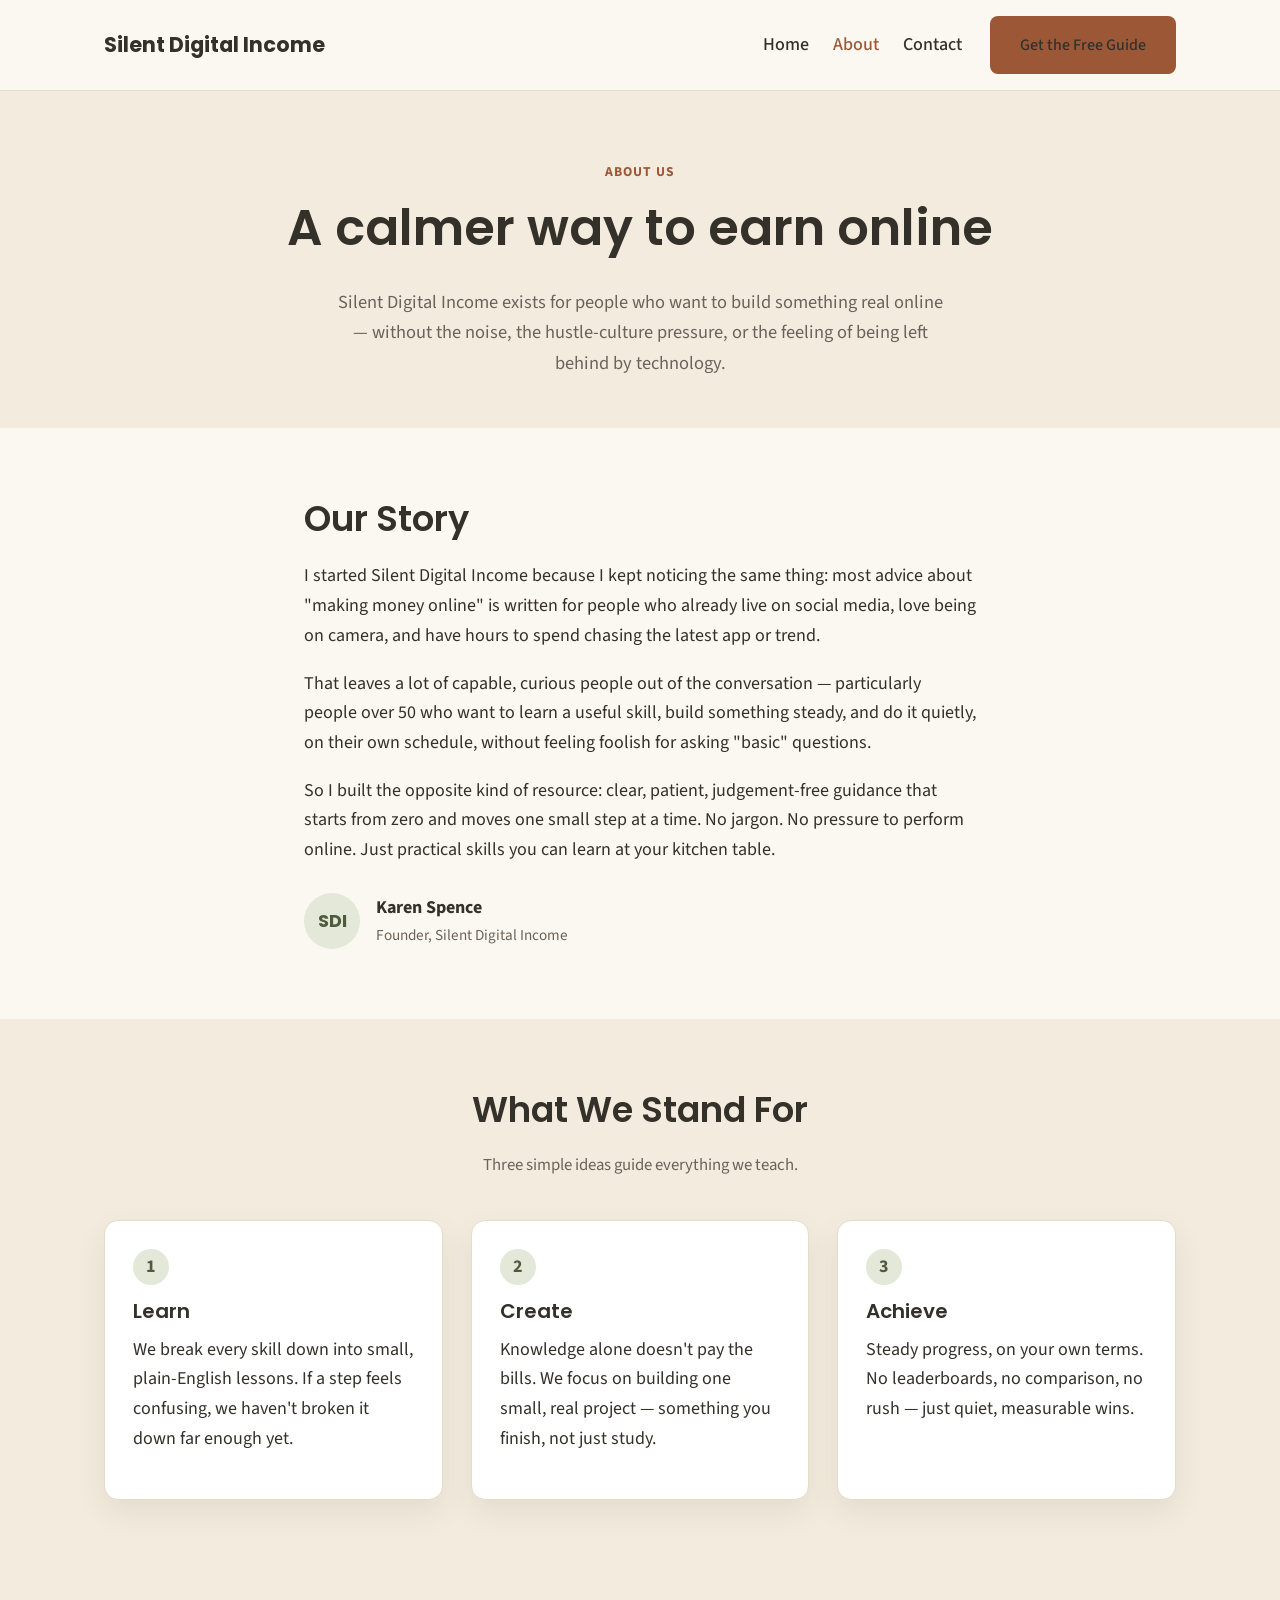
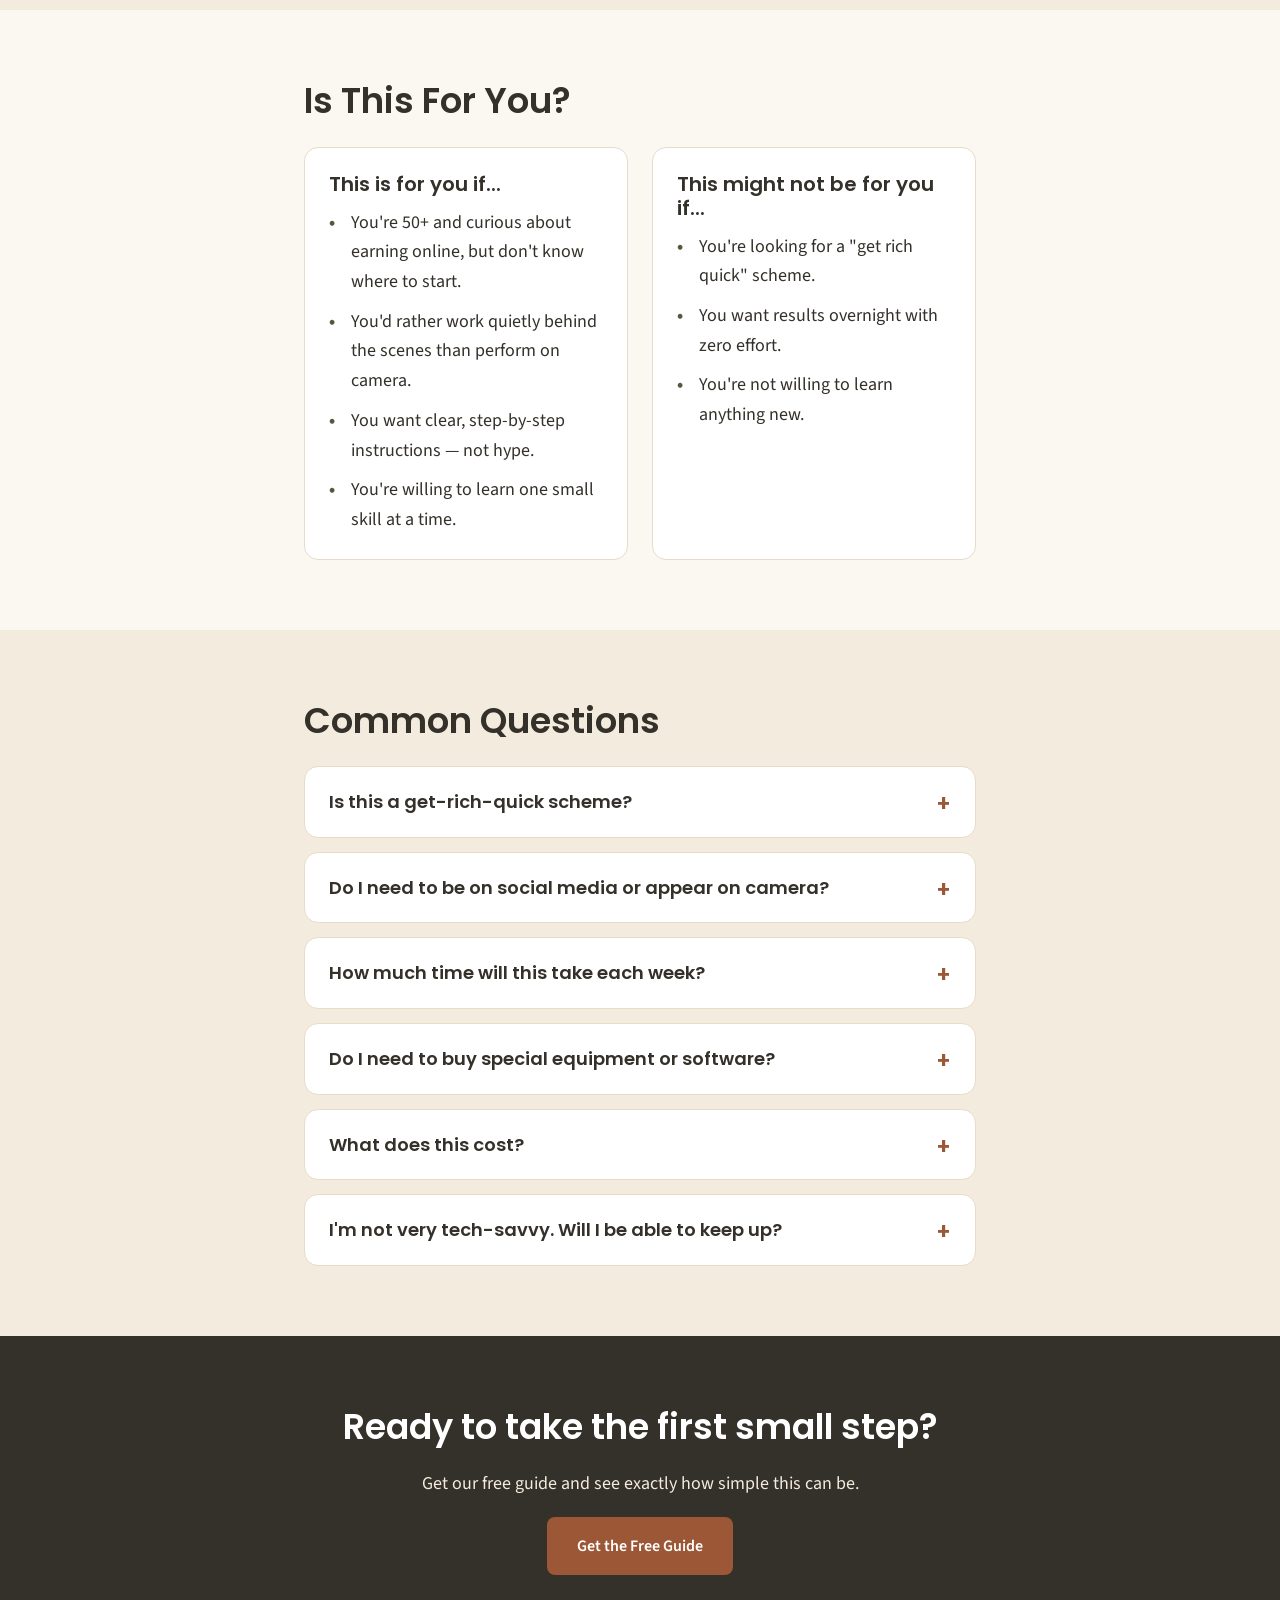
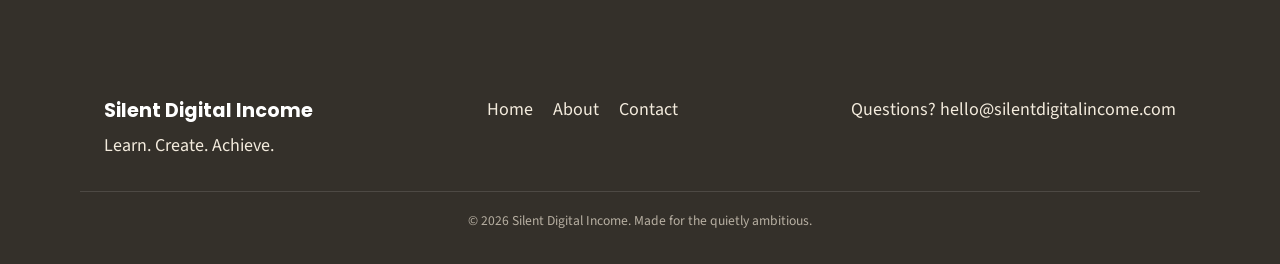
==== about.html @ fb2fe7d7 "Add founder name to About page Avatar stays as SDI initials for now; email placeholder is left uncha" ====
<!DOCTYPE html>
<html lang="en">
<head>
  <meta charset="UTF-8">
  <meta name="viewport" content="width=device-width, initial-scale=1.0">
  <title>About | Silent Digital Income</title>
  <meta name="description" content="Silent Digital Income helps beginners 50+ learn simple, realistic ways to earn online — without overwhelm, hype, or pressure to perform on social media.">
  <meta name="theme-color" content="#FBF7F1">
  <link rel="icon" type="image/svg+xml" href="assets/favicon.svg">
  <link rel="preconnect" href="https://fonts.googleapis.com">
  <link rel="preconnect" href="https://fonts.gstatic.com" crossorigin>
  <link href="https://fonts.googleapis.com/css2?family=Poppins:wght@600;700&family=Source+Sans+3:wght@400;600;700&display=swap" rel="stylesheet">
  <link rel="stylesheet" href="css/styles.css">
</head>
<body>
  <a class="skip-link" href="#main">Skip to main content</a>

  <header class="site-header">
    <div class="container header-inner">
      <a href="index.html" class="logo">Silent Digital Income</a>
      <button class="nav-toggle" id="navToggle" aria-expanded="false" aria-controls="primaryNav">
        <span class="sr-only">Menu</span>
        <span class="nav-toggle-bar"></span>
        <span class="nav-toggle-bar"></span>
        <span class="nav-toggle-bar"></span>
      </button>
      <nav class="primary-nav" id="primaryNav">
        <ul>
          <li><a href="index.html">Home</a></li>
          <li><a href="about.html" aria-current="page">About</a></li>
          <li><a href="contact.html">Contact</a></li>
        </ul>
        <a class="btn btn-primary nav-cta" href="index.html#signup">Get the Free Guide</a>
      </nav>
    </div>
  </header>

  <main id="main">
    <section class="page-hero">
      <div class="container">
        <p class="eyebrow">About Us</p>
        <h1>A calmer way to earn online</h1>
        <p class="hero-subtitle">Silent Digital Income exists for people who want to build something real online — without the noise, the hustle-culture pressure, or the feeling of being left behind by technology.</p>
      </div>
    </section>

    <section class="section">
      <div class="container narrow">
        <h2>Our Story</h2>
        <p>I started Silent Digital Income because I kept noticing the same thing: most advice about "making money online" is written for people who already live on social media, love being on camera, and have hours to spend chasing the latest app or trend.</p>
        <p>That leaves a lot of capable, curious people out of the conversation — particularly people over 50 who want to learn a useful skill, build something steady, and do it quietly, on their own schedule, without feeling foolish for asking "basic" questions.</p>
        <p>So I built the opposite kind of resource: clear, patient, judgement-free guidance that starts from zero and moves one small step at a time. No jargon. No pressure to perform online. Just practical skills you can learn at your kitchen table.</p>
        <!-- TODO: replace SDI initials avatar with a real photo -->
        <div class="founder-signature">
          <div class="founder-avatar" aria-hidden="true">SDI</div>
          <div>
            <p class="founder-name">Karen Spence</p>
            <p class="founder-role">Founder, Silent Digital Income</p>
          </div>
        </div>
      </div>
    </section>

    <section class="section bg-soft text-center">
      <div class="container">
        <h2>What We Stand For</h2>
        <p class="section-intro">Three simple ideas guide everything we teach.</p>
        <div class="pillars">
          <div class="pillar">
            <span class="pillar-number">1</span>
            <h3>Learn</h3>
            <p>We break every skill down into small, plain-English lessons. If a step feels confusing, we haven't broken it down far enough yet.</p>
          </div>
          <div class="pillar">
            <span class="pillar-number">2</span>
            <h3>Create</h3>
            <p>Knowledge alone doesn't pay the bills. We focus on building one small, real project — something you finish, not just study.</p>
          </div>
          <div class="pillar">
            <span class="pillar-number">3</span>
            <h3>Achieve</h3>
            <p>Steady progress, on your own terms. No leaderboards, no comparison, no rush — just quiet, measurable wins.</p>
          </div>
        </div>
      </div>
    </section>

    <section class="section">
      <div class="container narrow">
        <h2>Is This For You?</h2>
        <div class="fit-grid">
          <div class="fit-card">
            <h3>This is for you if...</h3>
            <ul>
              <li>You're 50+ and curious about earning online, but don't know where to start.</li>
              <li>You'd rather work quietly behind the scenes than perform on camera.</li>
              <li>You want clear, step-by-step instructions — not hype.</li>
              <li>You're willing to learn one small skill at a time.</li>
            </ul>
          </div>
          <div class="fit-card">
            <h3>This might not be for you if...</h3>
            <ul>
              <li>You're looking for a "get rich quick" scheme.</li>
              <li>You want results overnight with zero effort.</li>
              <li>You're not willing to learn anything new.</li>
            </ul>
          </div>
        </div>
      </div>
    </section>

    <section class="section bg-soft">
      <div class="container narrow">
        <h2>Common Questions</h2>
        <div class="faq-list">
          <details class="faq-item">
            <summary>Is this a get-rich-quick scheme?</summary>
            <p>No. There's no recruiting, no "buy in," and no guaranteed income claims — because nobody can honestly promise those. We teach realistic skills that take time and effort, the same as any new skill worth having.</p>
          </details>
          <details class="faq-item">
            <summary>Do I need to be on social media or appear on camera?</summary>
            <p>No. Every idea we teach can be done without a public profile, a following, or showing your face. Plenty of online income doesn't require any of that.</p>
          </details>
          <details class="faq-item">
            <summary>How much time will this take each week?</summary>
            <p>As much or as little as you have. We focus on small steps you can fit around your life, not a rigid schedule you have to keep up with.</p>
          </details>
          <details class="faq-item">
            <summary>Do I need to buy special equipment or software?</summary>
            <p>No. Everything we teach starts with what you likely already have: a computer or tablet and an internet connection.</p>
          </details>
          <details class="faq-item">
            <summary>What does this cost?</summary>
            <p>The starter guide is completely free. If we ever offer something paid down the road, we'll always say so clearly, upfront — never a surprise charge.</p>
          </details>
          <details class="faq-item">
            <summary>I'm not very tech-savvy. Will I be able to keep up?</summary>
            <p>Yes. Everything is explained in plain English, one small step at a time, with no assumed experience. If a step feels confusing, that's on us to fix, not on you.</p>
          </details>
        </div>
      </div>
    </section>

    <section class="section cta-banner">
      <div class="container">
        <h2>Ready to take the first small step?</h2>
        <p>Get our free guide and see exactly how simple this can be.</p>
        <a href="index.html#signup" class="btn btn-primary">Get the Free Guide</a>
      </div>
    </section>
  </main>

  <footer class="site-footer">
    <div class="container footer-inner">
      <div class="footer-brand">
        <p class="footer-logo">Silent Digital Income</p>
        <p class="footer-tagline">Learn. Create. Achieve.</p>
      </div>
      <nav class="footer-nav" aria-label="Footer">
        <a href="index.html">Home</a>
        <a href="about.html">About</a>
        <a href="contact.html">Contact</a>
      </nav>
      <div class="footer-contact">
        <p>Questions? <a href="mailto:hello@silentdigitalincome.com">hello@silentdigitalincome.com</a></p>
      </div>
    </div>
    <div class="container footer-bottom">
      <p>&copy; <span id="year"></span> Silent Digital Income. Made for the quietly ambitious.</p>
    </div>
  </footer>

  <script src="js/main.js"></script>
</body>
</html>
---- css/styles.css ----
:root {
  --color-bg: #FBF7F1;
  --color-bg-soft: #F3EBDD;
  --color-surface: #FFFFFF;
  --color-ink: #34302A;
  --color-ink-soft: #6B6358;
  --color-primary: #9C5836;
  --color-primary-dark: #7C4528;
  --color-secondary: #71815A;
  --color-secondary-soft: #E4E8D9;
  --color-secondary-dark: #4F5B3D;
  --color-border: #E6DCC8;
  --font-heading: 'Poppins', 'Segoe UI', system-ui, sans-serif;
  --font-body: 'Source Sans 3', 'Segoe UI', system-ui, sans-serif;
  --radius-sm: 8px;
  --radius-md: 14px;
  --shadow-soft: 0 12px 30px rgba(52, 48, 42, 0.08);
  --max-width: 1120px;
}

* { box-sizing: border-box; }

html { scroll-behavior: smooth; }

body {
  margin: 0;
  font-family: var(--font-body);
  background: var(--color-bg);
  color: var(--color-ink);
  font-size: 18px;
  line-height: 1.65;
  -webkit-font-smoothing: antialiased;
}

img { max-width: 100%; display: block; }

a { color: var(--color-primary); text-decoration: none; }
a:hover { text-decoration: underline; }

h1, h2, h3 {
  font-family: var(--font-heading);
  color: var(--color-ink);
  line-height: 1.2;
  margin: 0 0 0.6em;
  font-weight: 600;
}
h1 { font-size: clamp(2.1rem, 5vw, 3.1rem); }
h2 { font-size: clamp(1.6rem, 3.4vw, 2.2rem); }
h3 { font-size: 1.25rem; }
p { margin: 0 0 1em; }
ul { margin: 0; padding: 0; }

.container {
  width: 100%;
  max-width: var(--max-width);
  margin: 0 auto;
  padding: 0 24px;
}

.sr-only {
  position: absolute;
  width: 1px;
  height: 1px;
  padding: 0;
  margin: -1px;
  overflow: hidden;
  clip: rect(0, 0, 0, 0);
  white-space: nowrap;
  border: 0;
}

.skip-link {
  position: absolute;
  left: -999px;
  top: 0;
  background: var(--color-ink);
  color: #fff;
  padding: 10px 16px;
  border-radius: 0 0 8px 0;
  z-index: 1000;
}
.skip-link:focus { left: 0; }

:focus-visible {
  outline: 3px solid var(--color-primary-dark);
  outline-offset: 2px;
}

button { font-family: inherit; }

/* Buttons */
.btn {
  display: inline-block;
  padding: 14px 28px;
  border-radius: var(--radius-sm);
  font-weight: 600;
  font-size: 1rem;
  cursor: pointer;
  border: 2px solid transparent;
  transition: transform .15s ease, background-color .15s ease, color .15s ease;
  text-decoration: none;
}
.btn:hover { text-decoration: none; transform: translateY(-1px); }
.btn-primary { background: var(--color-primary); color: #fff; }
.btn-primary:hover { background: var(--color-primary-dark); }
.btn-secondary { background: transparent; border-color: var(--color-ink); color: var(--color-ink); }
.btn-secondary:hover { background: var(--color-ink); color: #fff; }
.btn-block { width: 100%; text-align: center; }

/* Header / Nav */
.site-header {
  position: sticky;
  top: 0;
  background: rgba(251, 247, 241, 0.92);
  backdrop-filter: blur(6px);
  border-bottom: 1px solid var(--color-border);
  z-index: 500;
}
.header-inner {
  display: flex;
  align-items: center;
  justify-content: space-between;
  padding: 16px 24px;
  gap: 16px;
  position: relative;
}
.logo {
  font-family: var(--font-heading);
  font-weight: 700;
  font-size: 1.3rem;
  color: var(--color-ink);
}
.logo:hover { text-decoration: none; }
.primary-nav { display: flex; align-items: center; gap: 28px; }
.primary-nav ul { display: flex; gap: 24px; list-style: none; }
.primary-nav a { color: var(--color-ink); font-weight: 500; }
.primary-nav a[aria-current="page"] { color: var(--color-primary); }
.nav-cta { white-space: nowrap; }
.nav-toggle {
  display: none;
  flex-direction: column;
  justify-content: center;
  gap: 5px;
  width: 40px;
  height: 36px;
  background: none;
  border: none;
  cursor: pointer;
  padding: 6px;
}
.nav-toggle-bar { display: block; height: 3px; width: 100%; background: var(--color-ink); border-radius: 2px; }

@media (max-width: 860px) {
  .nav-toggle { display: flex; }
  .primary-nav {
    display: none;
    position: absolute;
    top: 100%;
    left: 0;
    right: 0;
    background: var(--color-surface);
    flex-direction: column;
    align-items: stretch;
    gap: 0;
    padding: 12px 24px 24px;
    border-bottom: 1px solid var(--color-border);
    box-shadow: var(--shadow-soft);
  }
  .primary-nav.is-open { display: flex; }
  .primary-nav ul { flex-direction: column; gap: 0; }
  .primary-nav li { border-top: 1px solid var(--color-border); }
  .primary-nav li:first-child { border-top: none; }
  .primary-nav a { display: block; padding: 14px 4px; }
  .nav-cta { margin-top: 12px; text-align: center; }
}

/* Hero */
.hero {
  padding: 80px 0 70px;
  text-align: center;
  background: linear-gradient(180deg, var(--color-bg) 0%, var(--color-bg-soft) 100%);
}
.hero-inner { max-width: 760px; margin: 0 auto; }
.eyebrow {
  text-transform: uppercase;
  letter-spacing: .08em;
  font-size: .85rem;
  font-weight: 700;
  color: var(--color-primary);
  margin-bottom: 14px;
}
.hero-subtitle {
  font-size: 1.15rem;
  color: var(--color-ink-soft);
  max-width: 620px;
  margin: 0 auto 28px;
}
.hero-actions { display: flex; justify-content: center; gap: 16px; flex-wrap: wrap; margin-bottom: 34px; }
.hero-trust {
  display: flex;
  justify-content: center;
  gap: 28px;
  flex-wrap: wrap;
  list-style: none;
  color: var(--color-ink-soft);
  font-size: .95rem;
}
.hero-trust li { display: flex; align-items: center; gap: 8px; }
.hero-trust li::before { content: "\2713"; color: var(--color-secondary-dark); font-weight: 700; }

/* Page hero (About / Contact) */
.page-hero { padding: 70px 0 50px; text-align: center; background: var(--color-bg-soft); }
.page-hero .hero-subtitle { margin: 0 auto; }

/* Generic sections */
.section { padding: 70px 0; }
.bg-soft { background: var(--color-bg-soft); }
.text-center { text-align: center; }
.section-intro { max-width: 680px; color: var(--color-ink-soft); font-size: 1.05rem; margin-left: auto; margin-right: auto; }
.narrow { max-width: 720px; }
.section-cta { margin-top: 10px; font-weight: 600; }

/* Pillars (Learn / Create / Achieve) */
.pillars {
  display: grid;
  grid-template-columns: repeat(3, 1fr);
  gap: 28px;
  margin: 40px 0;
  text-align: left;
}
.pillar {
  background: var(--color-surface);
  border: 1px solid var(--color-border);
  border-radius: var(--radius-md);
  padding: 28px;
  box-shadow: var(--shadow-soft);
}
.pillar-number {
  display: inline-flex;
  align-items: center;
  justify-content: center;
  width: 36px;
  height: 36px;
  border-radius: 50%;
  background: var(--color-secondary-soft);
  color: var(--color-secondary-dark);
  font-weight: 700;
  margin-bottom: 14px;
}
@media (max-width: 760px) {
  .pillars { grid-template-columns: 1fr; }
}

/* Signup section */
.signup-section { background: var(--color-bg-soft); }
.signup-inner {
  display: grid;
  grid-template-columns: 1.1fr 1fr;
  gap: 48px;
  align-items: center;
  text-align: left;
}
.signup-subhead { font-weight: 700; color: var(--color-primary); font-size: 1.05rem; margin-bottom: .6em; }
@media (max-width: 860px) {
  .signup-inner { grid-template-columns: 1fr; }
}

/* Forms */
.signup-form, .contact-form {
  background: var(--color-surface);
  border: 1px solid var(--color-border);
  border-radius: var(--radius-md);
  padding: 32px;
  box-shadow: var(--shadow-soft);
}
.form-row { margin-bottom: 18px; display: flex; flex-direction: column; gap: 6px; }
label { font-weight: 600; font-size: .95rem; }
.required { color: var(--color-primary); }
input, select, textarea {
  font: inherit;
  padding: 12px 14px;
  border: 1px solid var(--color-border);
  border-radius: var(--radius-sm);
  background: var(--color-bg);
  color: var(--color-ink);
  width: 100%;
}
input:focus, select:focus, textarea:focus {
  outline: none;
  border-color: var(--color-primary);
  box-shadow: 0 0 0 3px rgba(156, 88, 54, 0.18);
}
.form-note { font-size: .85rem; color: var(--color-ink-soft); margin-top: 14px; text-align: center; }
.form-feedback { min-height: 1.4em; font-weight: 600; color: var(--color-secondary-dark); margin-top: 10px; text-align: center; }
.form-feedback.error { color: #9C3B2E; }

/* Contact layout */
.contact-inner { display: grid; grid-template-columns: 1.3fr 1fr; gap: 48px; align-items: start; }
.contact-info { background: var(--color-bg-soft); border-radius: var(--radius-md); padding: 28px; }
.contact-info p { margin-bottom: 20px; }
@media (max-width: 860px) {
  .contact-inner { grid-template-columns: 1fr; }
}

/* Fit grid (About: who this is for) */
.fit-grid { display: grid; grid-template-columns: 1fr 1fr; gap: 24px; margin-top: 24px; }
.fit-card { background: var(--color-surface); border: 1px solid var(--color-border); border-radius: var(--radius-md); padding: 24px; }
.fit-card ul { list-style: none; display: flex; flex-direction: column; gap: 10px; }
.fit-card li { padding-left: 1.2em; position: relative; }
.fit-card li::before { content: "\2022"; color: var(--color-secondary-dark); font-weight: 700; position: absolute; left: 0; }
@media (max-width: 760px) {
  .fit-grid { grid-template-columns: 1fr; }
}

/* Idea preview card */
.idea-card {
  max-width: 720px;
  margin: 0 auto;
  background: var(--color-surface);
  border: 1px solid var(--color-border);
  border-radius: var(--radius-md);
  padding: 32px;
  box-shadow: var(--shadow-soft);
  text-align: center;
}

/* Founder signature */
.founder-signature {
  display: flex;
  align-items: center;
  gap: 16px;
  margin-top: 28px;
}
.founder-avatar {
  width: 56px;
  height: 56px;
  border-radius: 50%;
  background: var(--color-secondary-soft);
  color: var(--color-secondary-dark);
  display: flex;
  align-items: center;
  justify-content: center;
  font-family: var(--font-heading);
  font-weight: 700;
  flex-shrink: 0;
}
.founder-name { margin: 0; font-weight: 700; }
.founder-role { margin: 0; color: var(--color-ink-soft); font-size: .95rem; }

/* FAQ accordion */
.faq-list { display: flex; flex-direction: column; gap: 14px; margin-top: 24px; }
.faq-item {
  background: var(--color-surface);
  border: 1px solid var(--color-border);
  border-radius: var(--radius-md);
  padding: 4px 24px;
}
.faq-item summary {
  cursor: pointer;
  font-family: var(--font-heading);
  font-weight: 600;
  padding: 16px 28px 16px 0;
  list-style: none;
  position: relative;
}
.faq-item summary::-webkit-details-marker { display: none; }
.faq-item summary::after {
  content: "+";
  position: absolute;
  right: 0;
  top: 14px;
  font-size: 1.4rem;
  color: var(--color-primary);
}
.faq-item[open] summary::after { content: "\2212"; }
.faq-item p { margin: 0 0 18px; color: var(--color-ink-soft); }

/* CTA banner */
.cta-banner { background: var(--color-ink); color: var(--color-bg-soft); text-align: center; }
.cta-banner h2 { color: #fff; }
.cta-banner p { color: var(--color-bg-soft); }

/* Footer */
.site-footer { background: var(--color-ink); color: var(--color-bg-soft); padding-top: 50px; }
.footer-inner {
  display: flex;
  flex-wrap: wrap;
  justify-content: space-between;
  gap: 32px;
  padding-bottom: 30px;
  border-bottom: 1px solid rgba(255, 255, 255, 0.12);
}
.footer-logo { font-family: var(--font-heading); font-weight: 700; font-size: 1.2rem; color: #fff; margin-bottom: 4px; }
.footer-tagline { color: var(--color-bg-soft); margin: 0; }
.footer-nav { display: flex; gap: 20px; flex-wrap: wrap; }
.footer-nav a, .footer-contact a { color: var(--color-bg-soft); }
.footer-nav a:hover, .footer-contact a:hover { color: #fff; }
.footer-bottom { padding: 18px 24px; text-align: center; font-size: .85rem; color: #B7AFA2; }
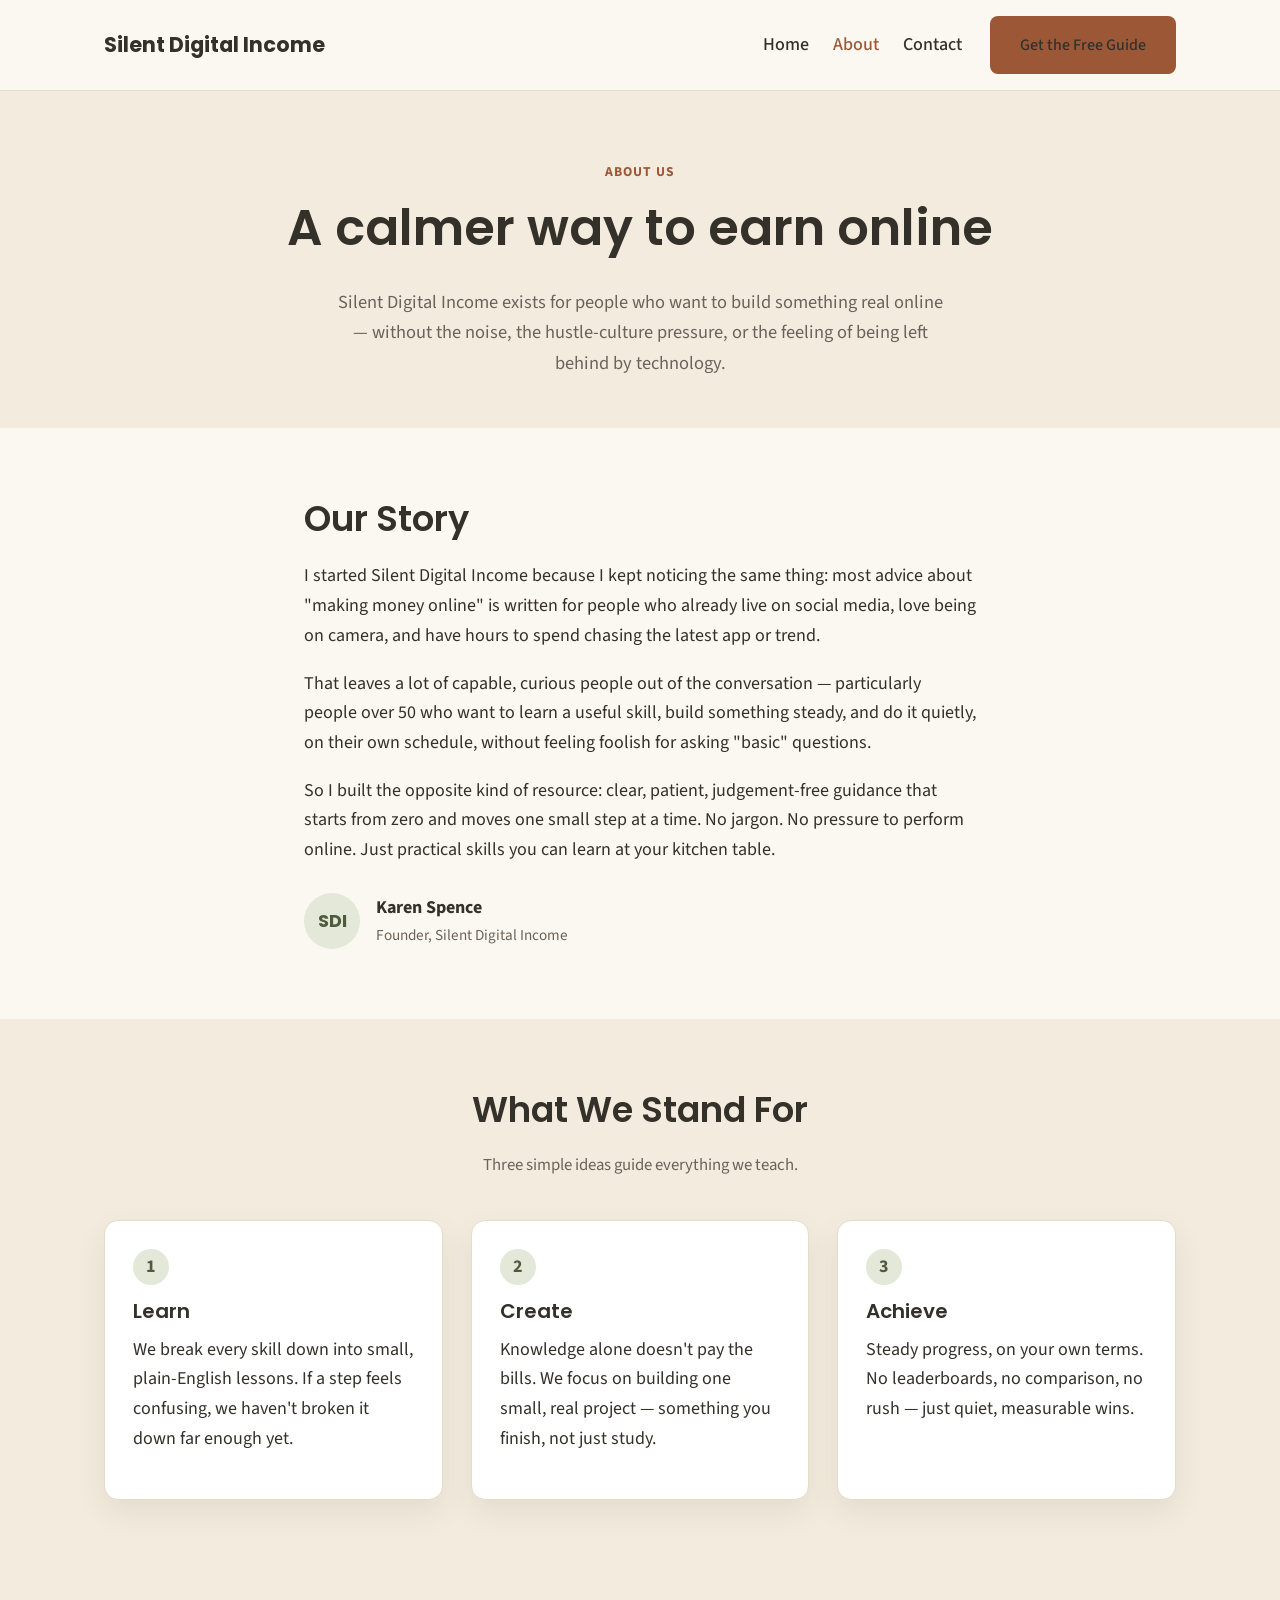
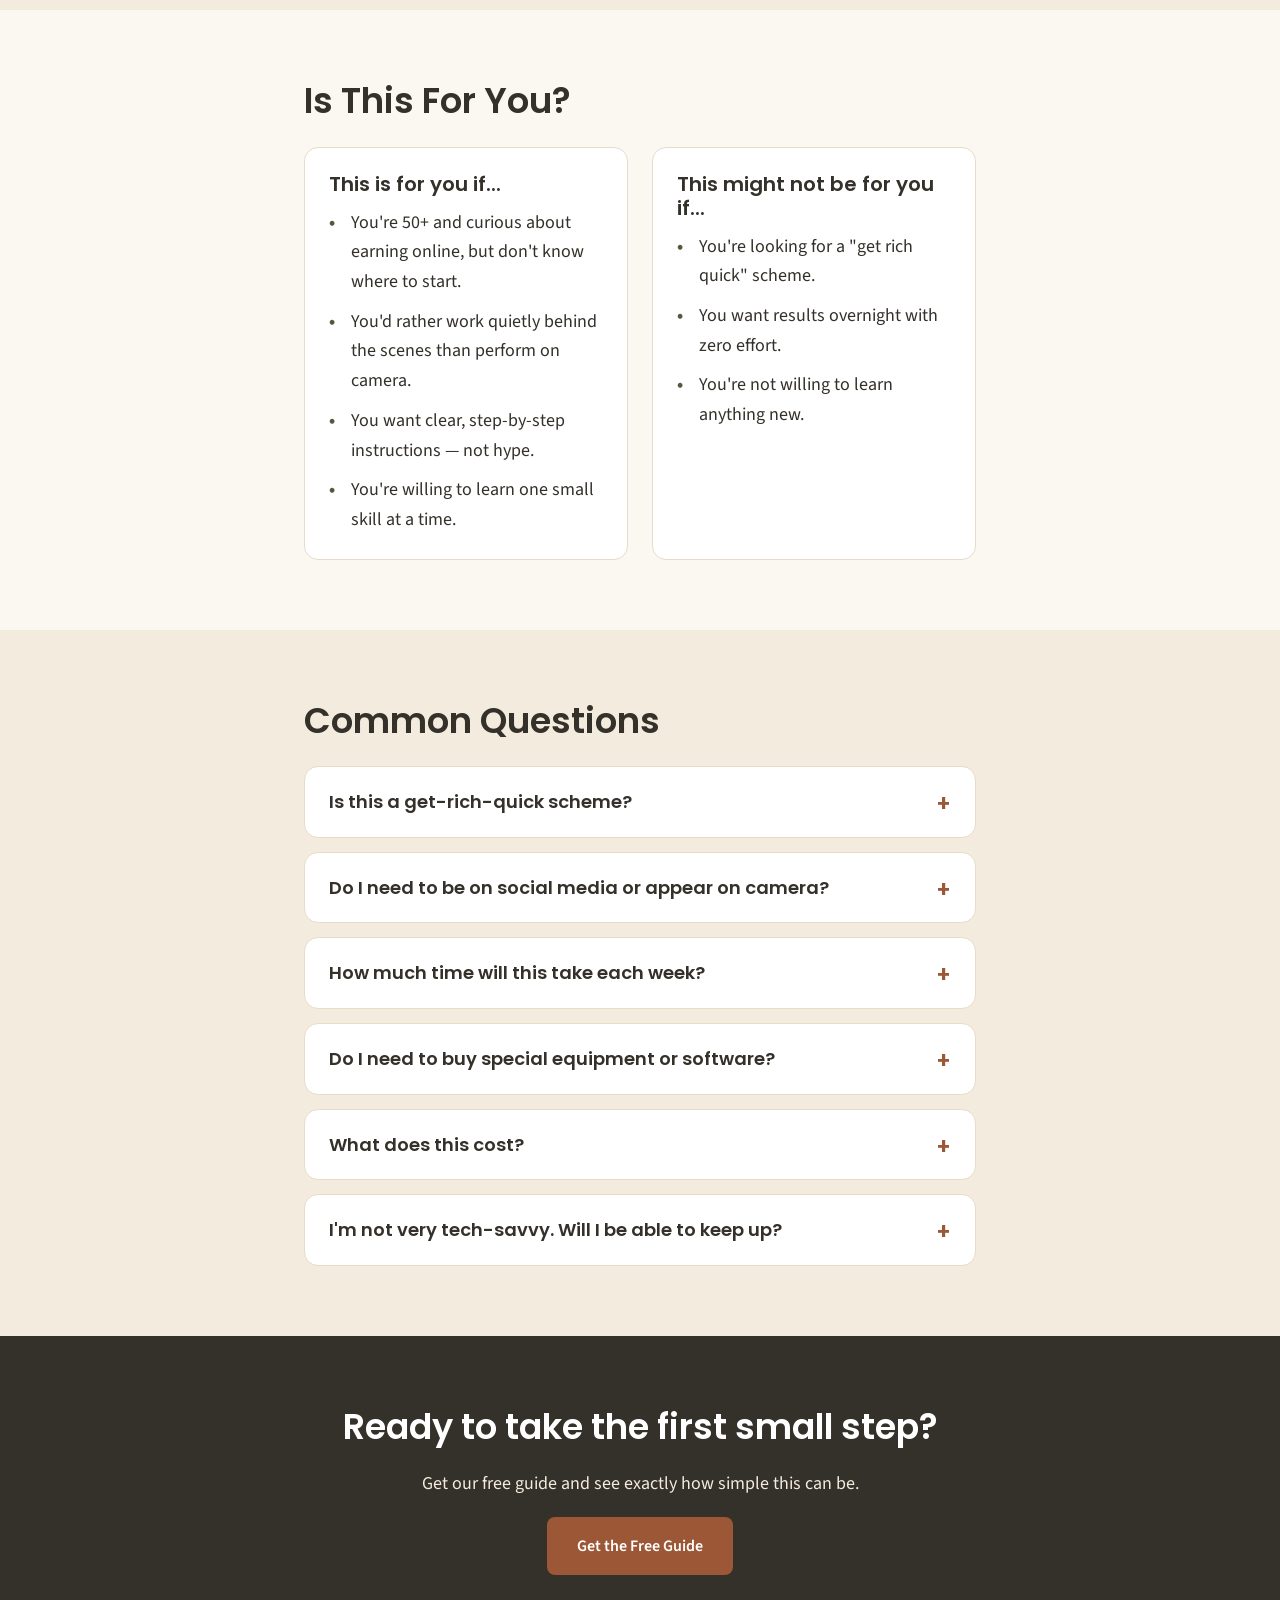
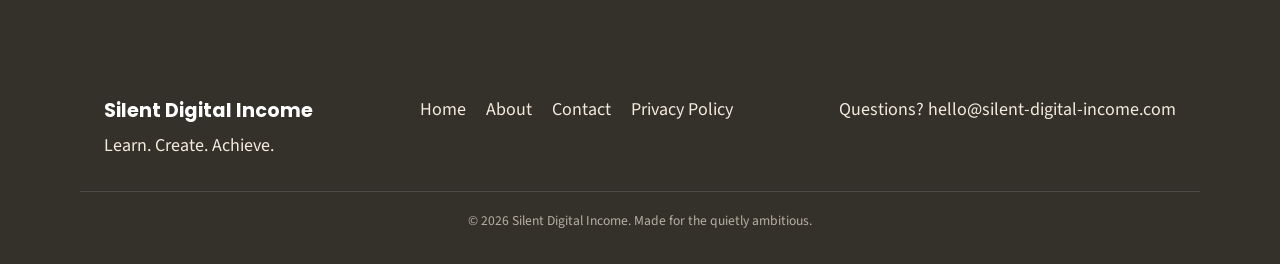
==== commit 685a70b2: "Add Privacy Policy page, correct email addresses, add footer links - Add privacy.html: full UK GDPR-" ====
--- a/about.html
+++ b/about.html
@@ -161,9 +161,10 @@
         <a href="index.html">Home</a>
         <a href="about.html">About</a>
         <a href="contact.html">Contact</a>
+        <a href="privacy.html">Privacy Policy</a>
       </nav>
       <div class="footer-contact">
-        <p>Questions? <a href="mailto:hello@silentdigitalincome.com">hello@silentdigitalincome.com</a></p>
+        <p>Questions? <a href="mailto:hello@silent-digital-income.com">hello@silent-digital-income.com</a></p>
       </div>
     </div>
     <div class="container footer-bottom">
--- a/css/styles.css
+++ b/css/styles.css
@@ -264,6 +264,8 @@
 @media (max-width: 860px) {
   .signup-inner { grid-template-columns: 1fr; }
 }
+.signup-form-embed { width: 100%; min-height: 433px; }
+.contact-form-embed { width: 100%; min-height: 669px; }
 
 /* Forms */
 .signup-form, .contact-form {
@@ -380,6 +382,16 @@
 .cta-banner h2 { color: #fff; }
 .cta-banner p { color: var(--color-bg-soft); }
 
+/* Privacy policy */
+.privacy-meta { font-size: .9rem; color: var(--color-ink-soft); margin-bottom: 32px; }
+.privacy-list { list-style: none; display: flex; flex-direction: column; gap: 10px; margin: 0 0 1em; padding: 0; }
+.privacy-list li { padding-left: 1.4em; position: relative; }
+.privacy-list li::before { content: "\2022"; color: var(--color-secondary-dark); font-weight: 700; position: absolute; left: 0; }
+.privacy-contact-block { background: var(--color-bg-soft); border-left: 4px solid var(--color-secondary); border-radius: 0 var(--radius-sm) var(--radius-sm) 0; padding: 16px 20px; margin: 16px 0; }
+.privacy-contact-block p { margin: 0; }
+.privacy-page .container.narrow h2 { margin-top: 2em; }
+.privacy-page .container.narrow h2:first-of-type { margin-top: 0; }
+
 /* Footer */
 .site-footer { background: var(--color-ink); color: var(--color-bg-soft); padding-top: 50px; }
 .footer-inner {
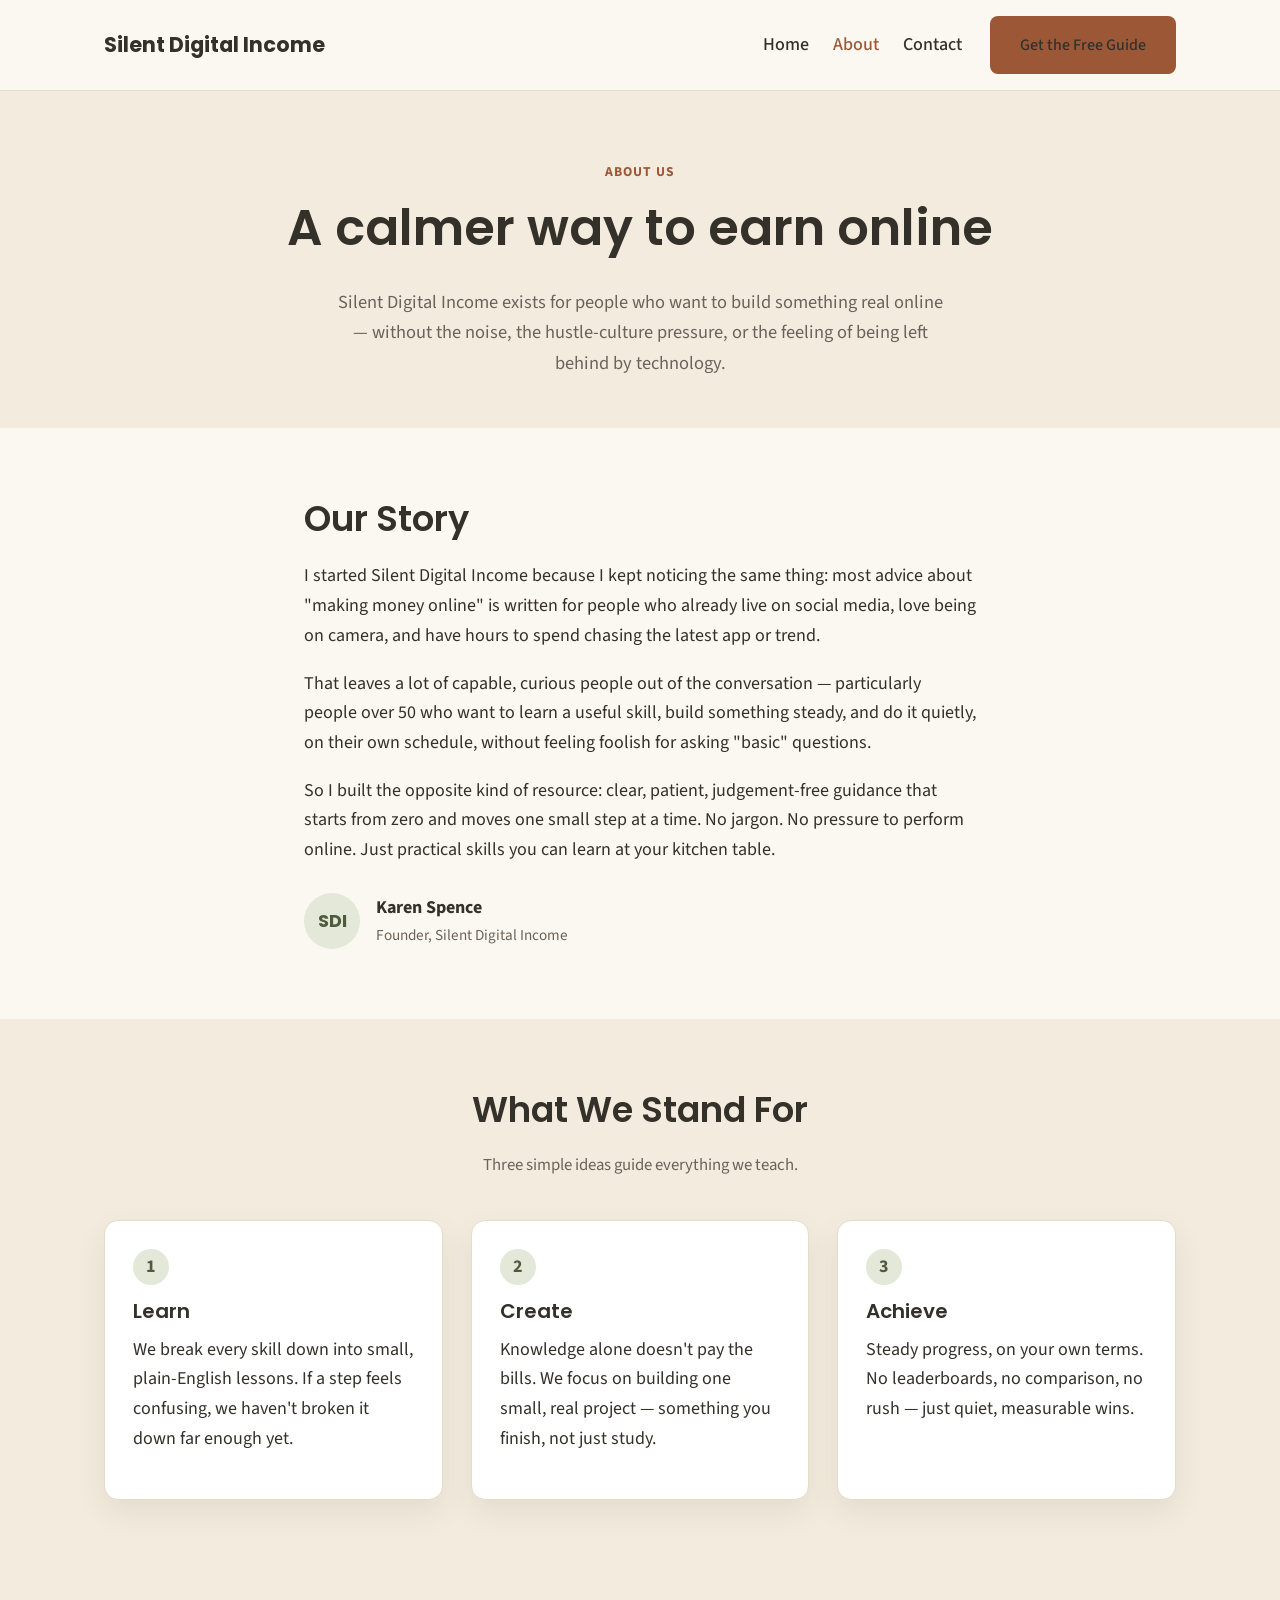
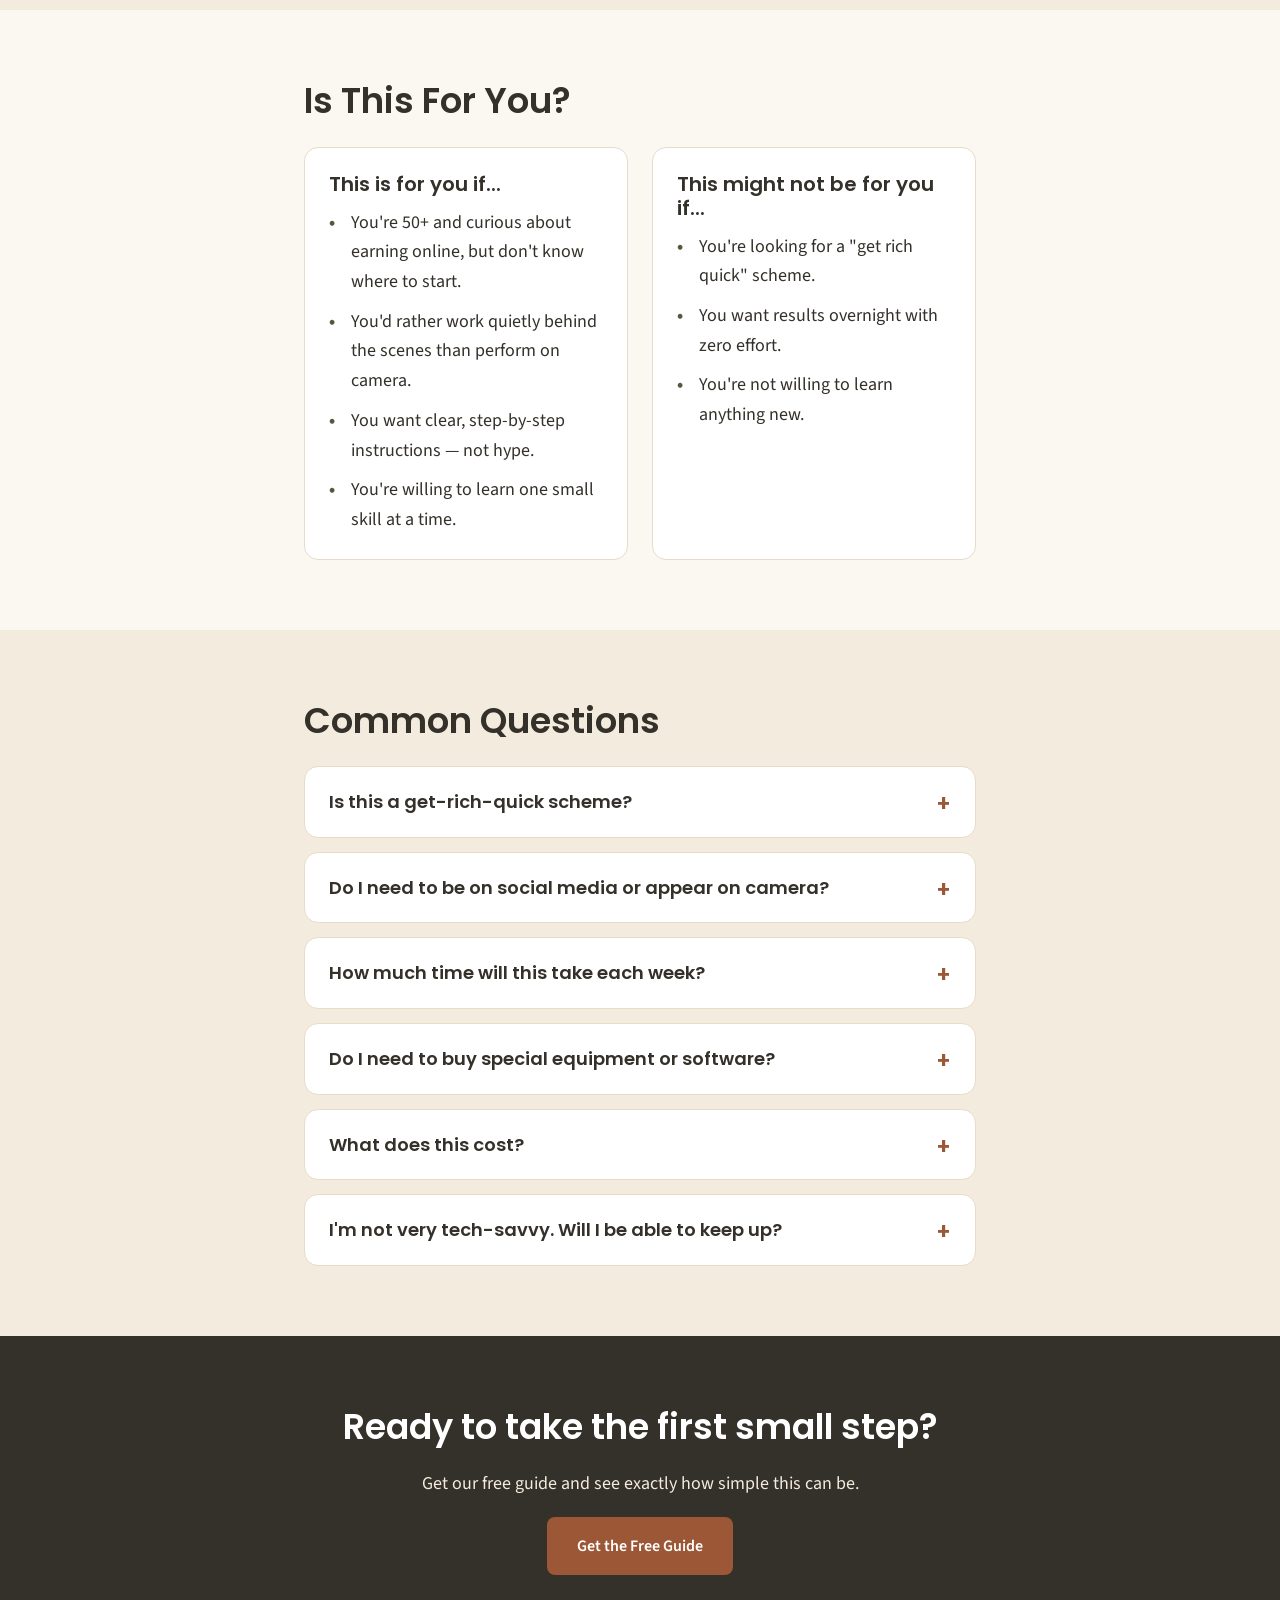
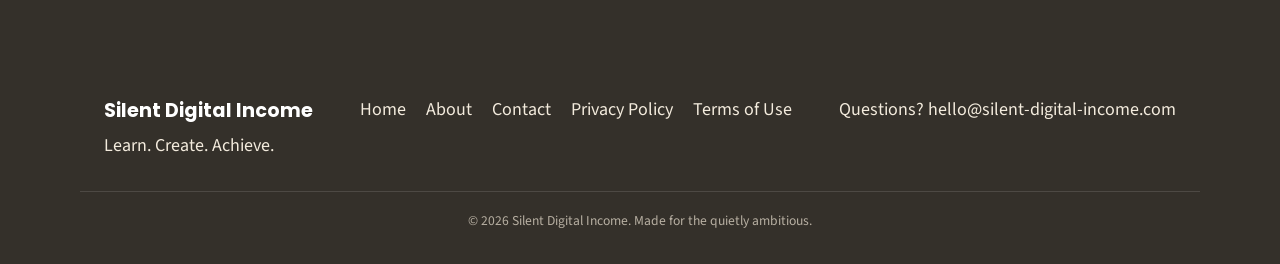
==== commit 3b1cc91f: "Add Terms of Use page and footer links to all pages - Add terms.html: plain-English Terms of Use cov" ====
--- a/about.html
+++ b/about.html
@@ -162,6 +162,7 @@
         <a href="about.html">About</a>
         <a href="contact.html">Contact</a>
         <a href="privacy.html">Privacy Policy</a>
+        <a href="terms.html">Terms of Use</a>
       </nav>
       <div class="footer-contact">
         <p>Questions? <a href="mailto:hello@silent-digital-income.com">hello@silent-digital-income.com</a></p>
--- a/css/styles.css
+++ b/css/styles.css
@@ -391,6 +391,8 @@
 .privacy-contact-block p { margin: 0; }
 .privacy-page .container.narrow h2 { margin-top: 2em; }
 .privacy-page .container.narrow h2:first-of-type { margin-top: 0; }
+.terms-page .container.narrow h2 { margin-top: 2em; }
+.terms-page .container.narrow h2:first-of-type { margin-top: 0; }
 
 /* Footer */
 .site-footer { background: var(--color-ink); color: var(--color-bg-soft); padding-top: 50px; }
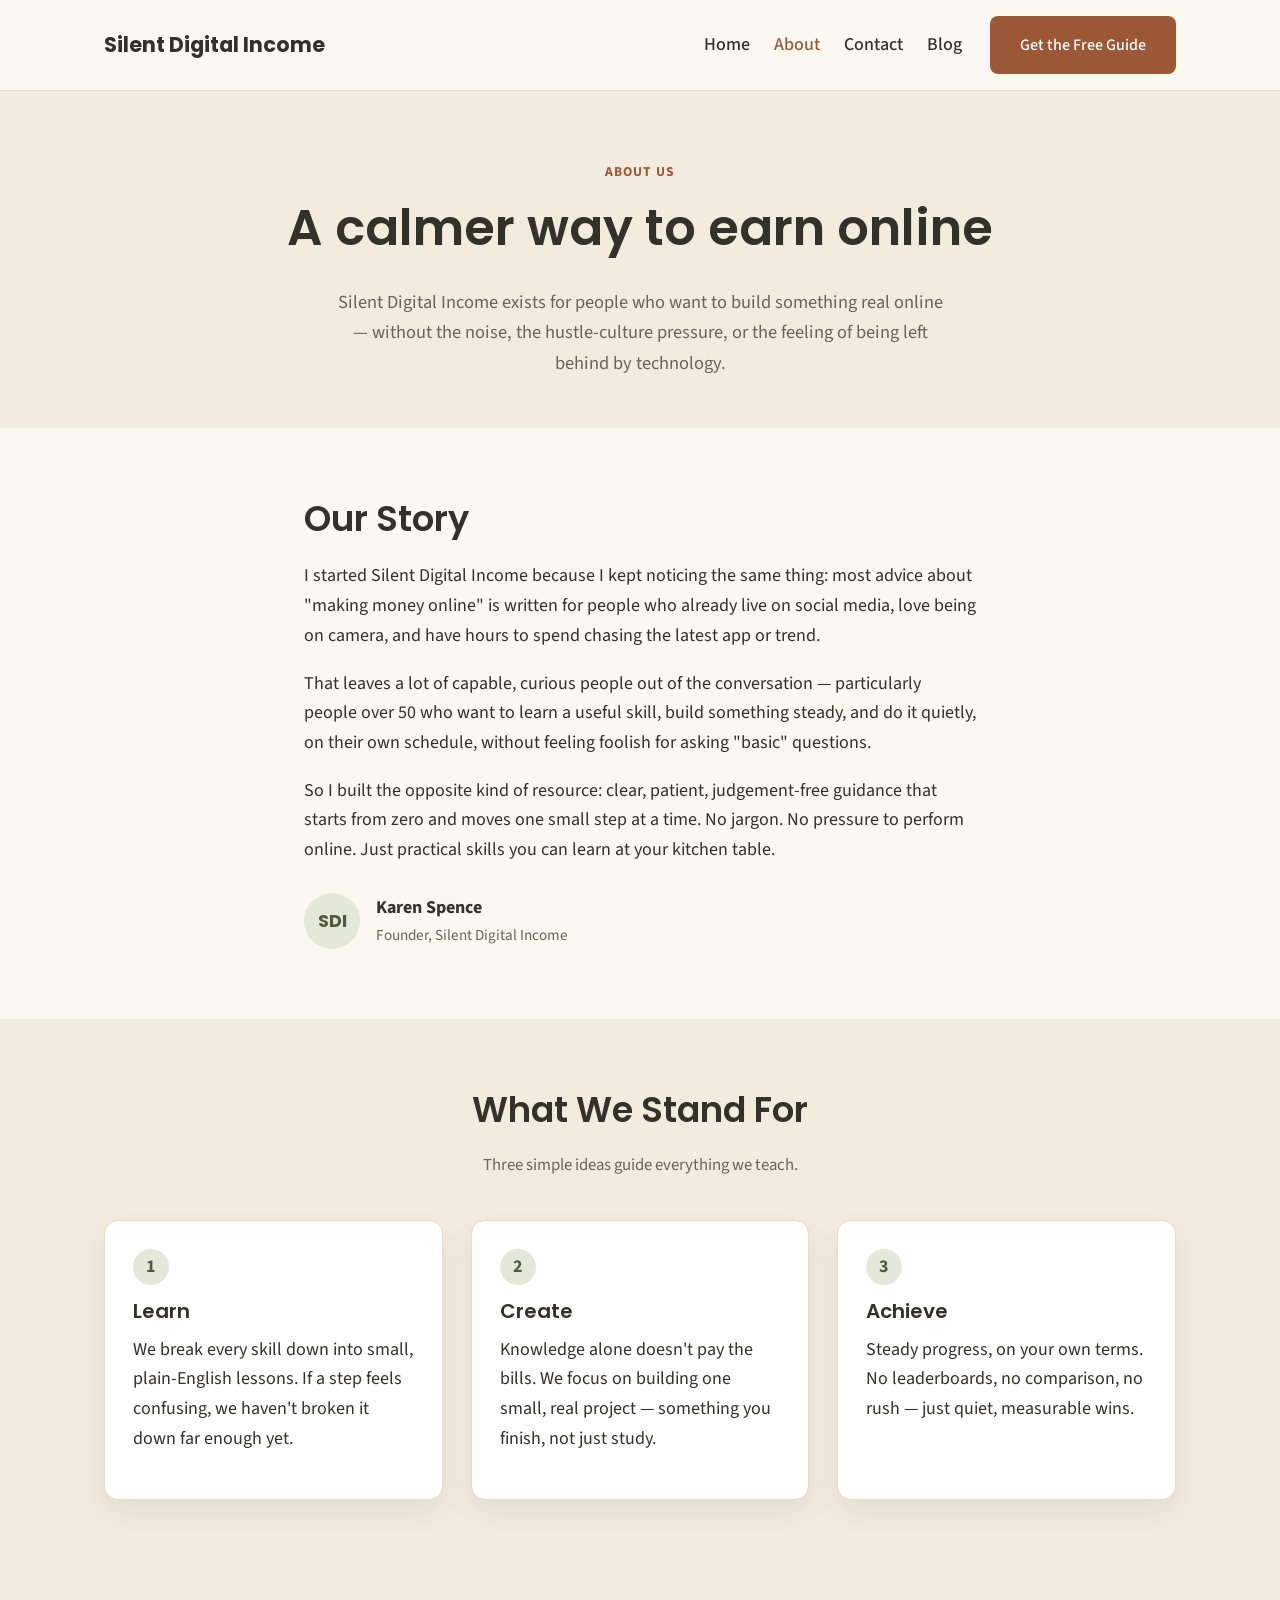
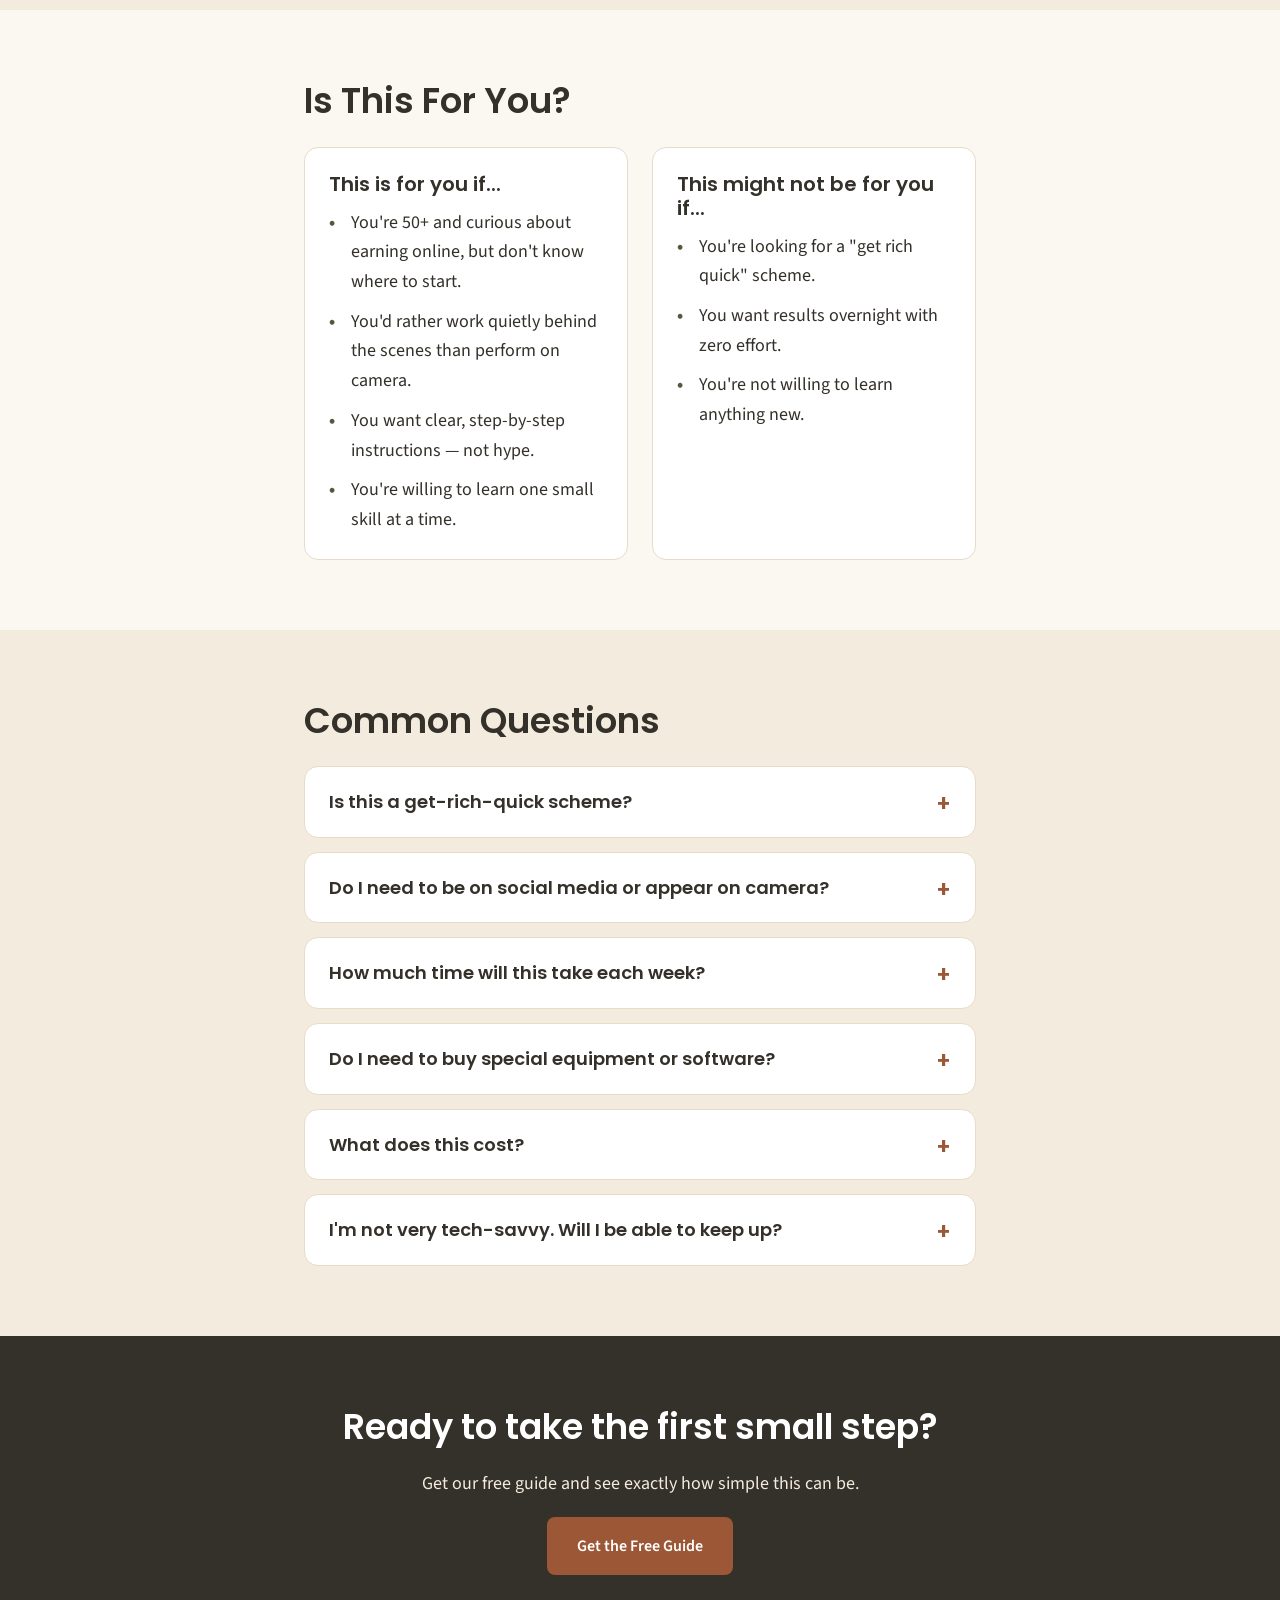
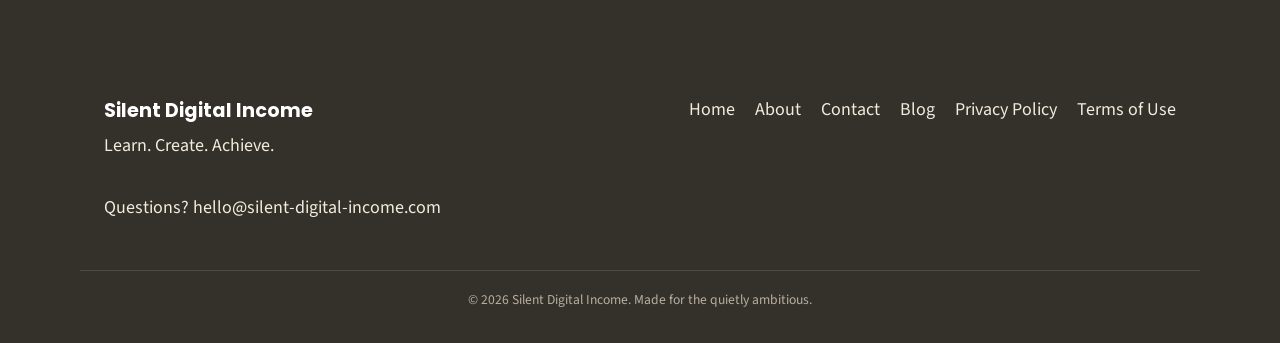
==== commit 760642b1: "Add Blog link to header and footer navigation Links to the new HighLevel-hosted blog at go.silent-di" ====
--- a/about.html
+++ b/about.html
@@ -29,6 +29,7 @@
           <li><a href="index.html">Home</a></li>
           <li><a href="about.html" aria-current="page">About</a></li>
           <li><a href="contact.html">Contact</a></li>
+          <li><a href="https://go.silent-digital-income.com/blog">Blog</a></li>
         </ul>
         <a class="btn btn-primary nav-cta" href="index.html#signup">Get the Free Guide</a>
       </nav>
@@ -161,6 +162,7 @@
         <a href="index.html">Home</a>
         <a href="about.html">About</a>
         <a href="contact.html">Contact</a>
+        <a href="https://go.silent-digital-income.com/blog">Blog</a>
         <a href="privacy.html">Privacy Policy</a>
         <a href="terms.html">Terms of Use</a>
       </nav>
--- a/css/styles.css
+++ b/css/styles.css
@@ -136,6 +136,7 @@
 .primary-nav a { color: var(--color-ink); font-weight: 500; }
 .primary-nav a[aria-current="page"] { color: var(--color-primary); }
 .nav-cta { white-space: nowrap; }
+.primary-nav a.nav-cta { color: #fff; }
 .nav-toggle {
   display: none;
   flex-direction: column;
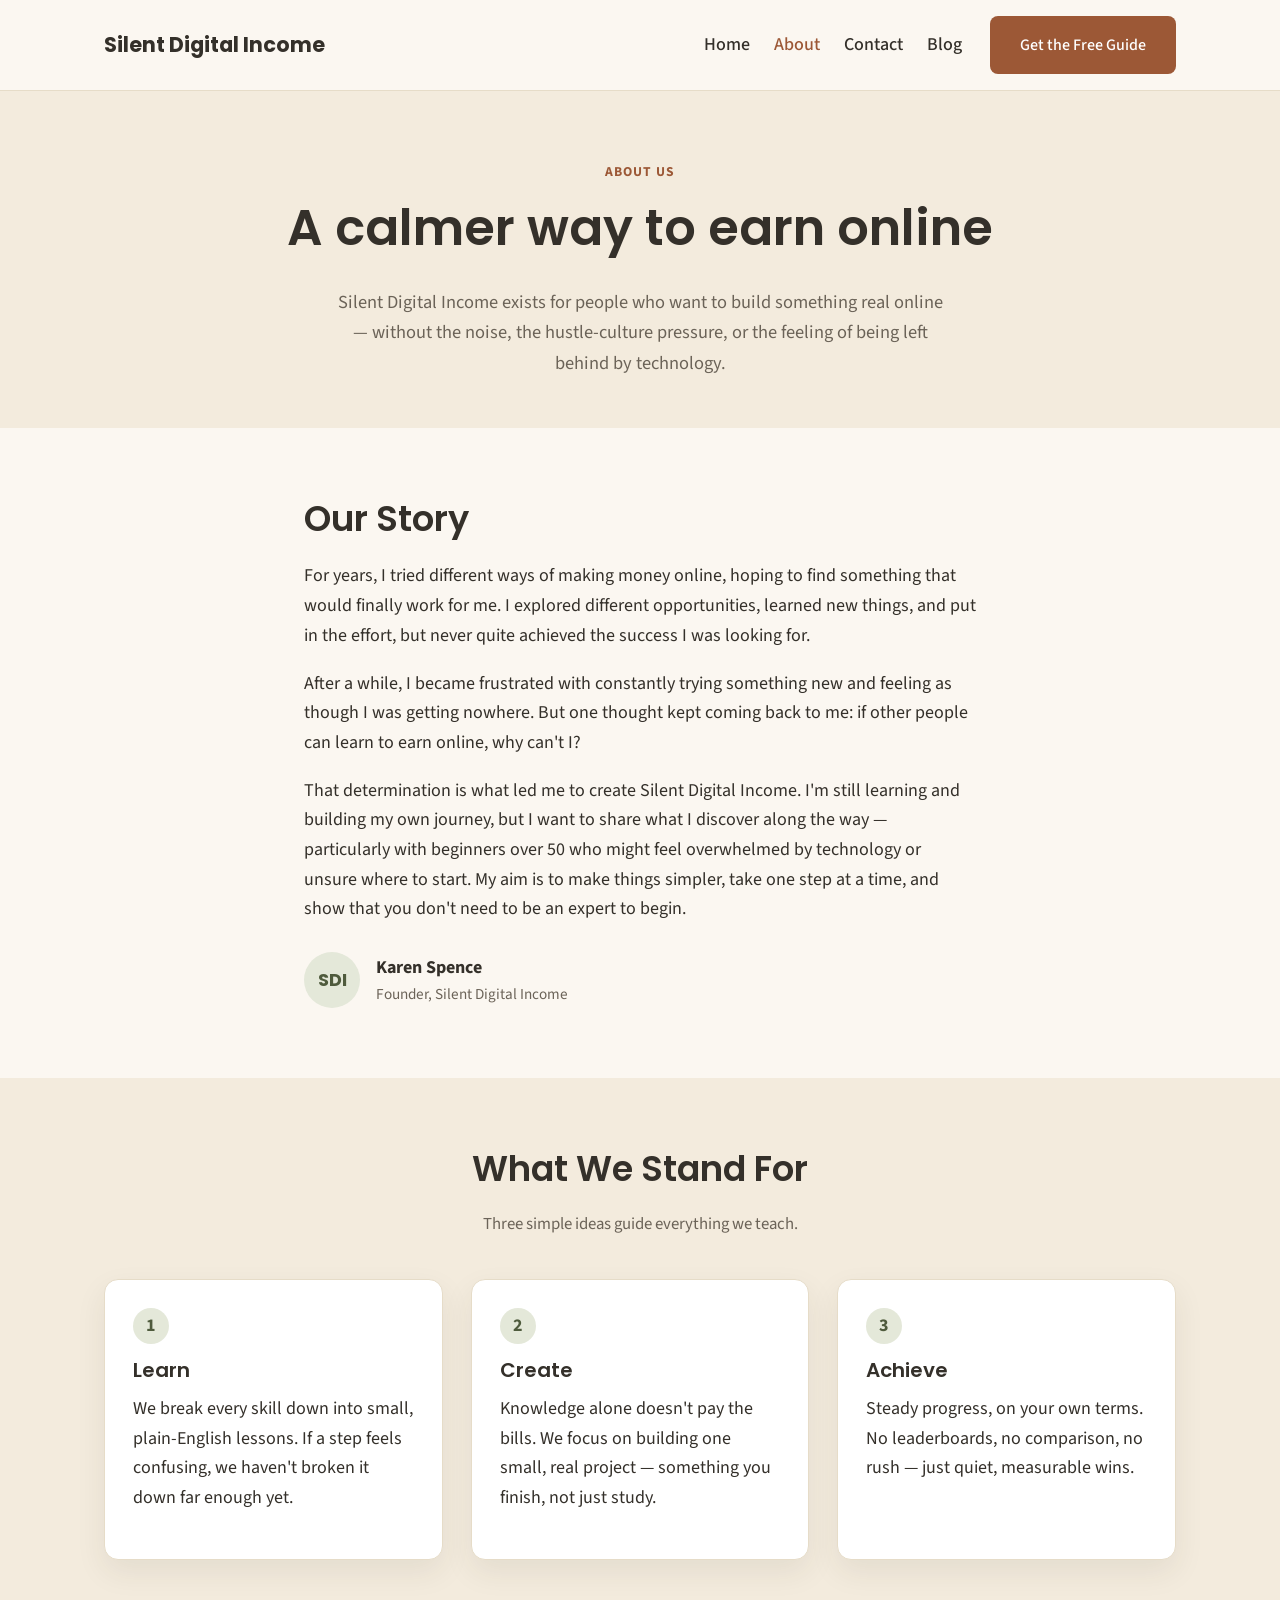
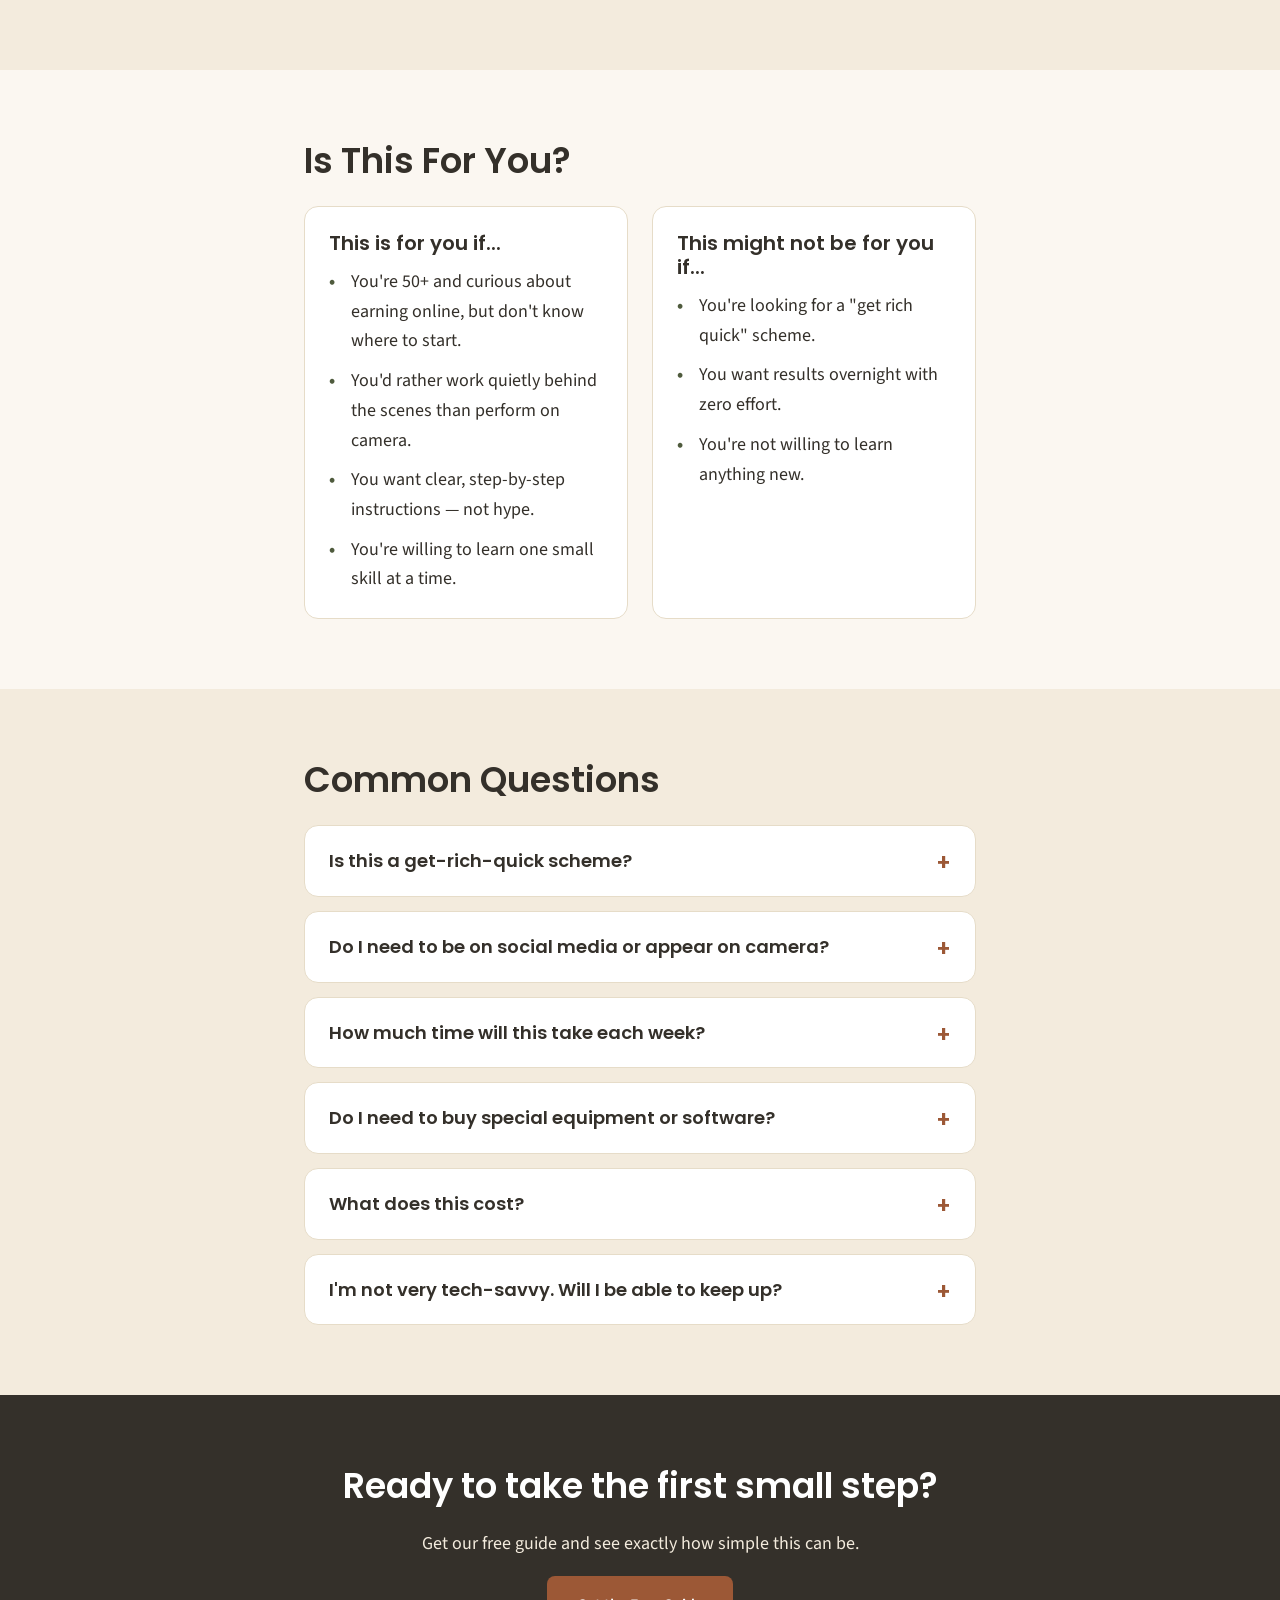
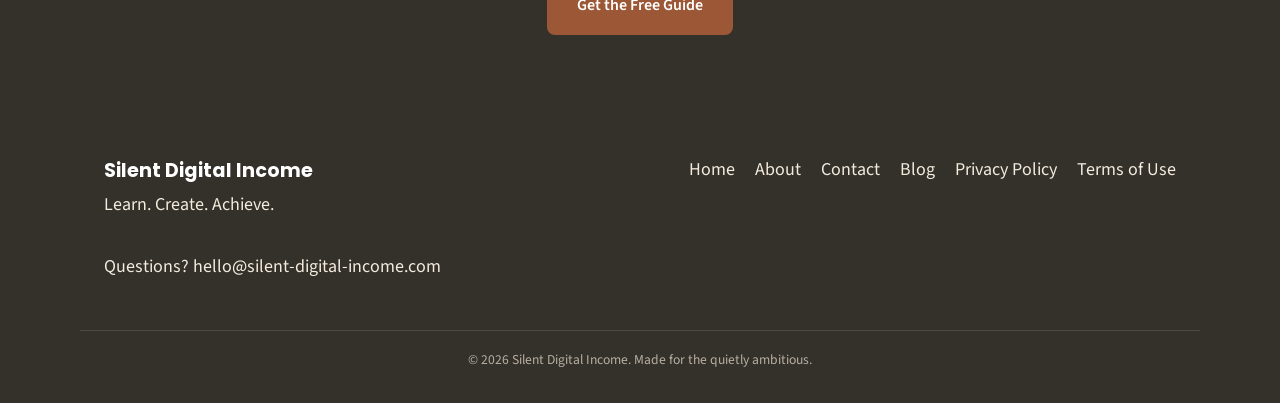
==== commit 292ad00a: "Stage 2: Update founder story" ====
--- a/about.html
+++ b/about.html
@@ -11,6 +11,38 @@
   <link rel="preconnect" href="https://fonts.gstatic.com" crossorigin>
   <link href="https://fonts.googleapis.com/css2?family=Poppins:wght@600;700&family=Source+Sans+3:wght@400;600;700&display=swap" rel="stylesheet">
   <link rel="stylesheet" href="css/styles.css">
+
+
+<script type="application/ld+json">
+{
+  "@context": "https://schema.org",
+  "@graph": [
+    {
+      "@type": "AboutPage",
+      "@id": "https://silent-digital-income.com/about.html#webpage",
+      "url": "https://silent-digital-income.com/about.html",
+      "name": "About | Silent Digital Income",
+      "description": "Learn about Silent Digital Income, its founder Karen Spence, and its beginner-friendly approach to learning how to earn online.",
+      "isPartOf": {
+        "@id": "https://silent-digital-income.com/#website"
+      },
+      "about": {
+        "@id": "https://silent-digital-income.com/#organization"
+      }
+    },
+    {
+      "@type": "Person",
+      "@id": "https://silent-digital-income.com/about.html#founder",
+      "name": "Karen Spence",
+      "jobTitle": "Founder",
+      "worksFor": {
+        "@id": "https://silent-digital-income.com/#organization"
+      }
+    }
+  ]
+}
+</script>
+
 </head>
 <body>
   <a class="skip-link" href="#main">Skip to main content</a>
@@ -48,9 +80,11 @@
     <section class="section">
       <div class="container narrow">
         <h2>Our Story</h2>
-        <p>I started Silent Digital Income because I kept noticing the same thing: most advice about "making money online" is written for people who already live on social media, love being on camera, and have hours to spend chasing the latest app or trend.</p>
-        <p>That leaves a lot of capable, curious people out of the conversation — particularly people over 50 who want to learn a useful skill, build something steady, and do it quietly, on their own schedule, without feeling foolish for asking "basic" questions.</p>
-        <p>So I built the opposite kind of resource: clear, patient, judgement-free guidance that starts from zero and moves one small step at a time. No jargon. No pressure to perform online. Just practical skills you can learn at your kitchen table.</p>
+       
+<p>For years, I tried different ways of making money online, hoping to find something that would finally work for me. I explored different opportunities, learned new things, and put in the effort, but never quite achieved the success I was looking for.</p>
+<p>After a while, I became frustrated with constantly trying something new and feeling as though I was getting nowhere. But one thought kept coming back to me: if other people can learn to earn online, why can't I?</p>
+<p>That determination is what led me to create Silent Digital Income. I'm still learning and building my own journey, but I want to share what I discover along the way — particularly with beginners over 50 who might feel overwhelmed by technology or unsure where to start. My aim is to make things simpler, take one step at a time, and show that you don't need to be an expert to begin.</p>
+  
         <!-- TODO: replace SDI initials avatar with a real photo -->
         <div class="founder-signature">
           <div class="founder-avatar" aria-hidden="true">SDI</div>
--- a/css/styles.css
+++ b/css/styles.css
@@ -253,7 +253,10 @@
 }
 
 /* Signup section */
-.signup-section { background: var(--color-bg-soft); }
+.signup-section {
+    background: var(--color-bg-soft);
+    padding-bottom: 30px;
+}
 .signup-inner {
   display: grid;
   grid-template-columns: 1.1fr 1fr;
@@ -265,7 +268,7 @@
 @media (max-width: 860px) {
   .signup-inner { grid-template-columns: 1fr; }
 }
-.signup-form-embed { width: 100%; min-height: 433px; }
+.signup-form-embed { width: 100%; min-height: 220px; }
 .contact-form-embed { width: 100%; min-height: 669px; }
 
 /* Forms */
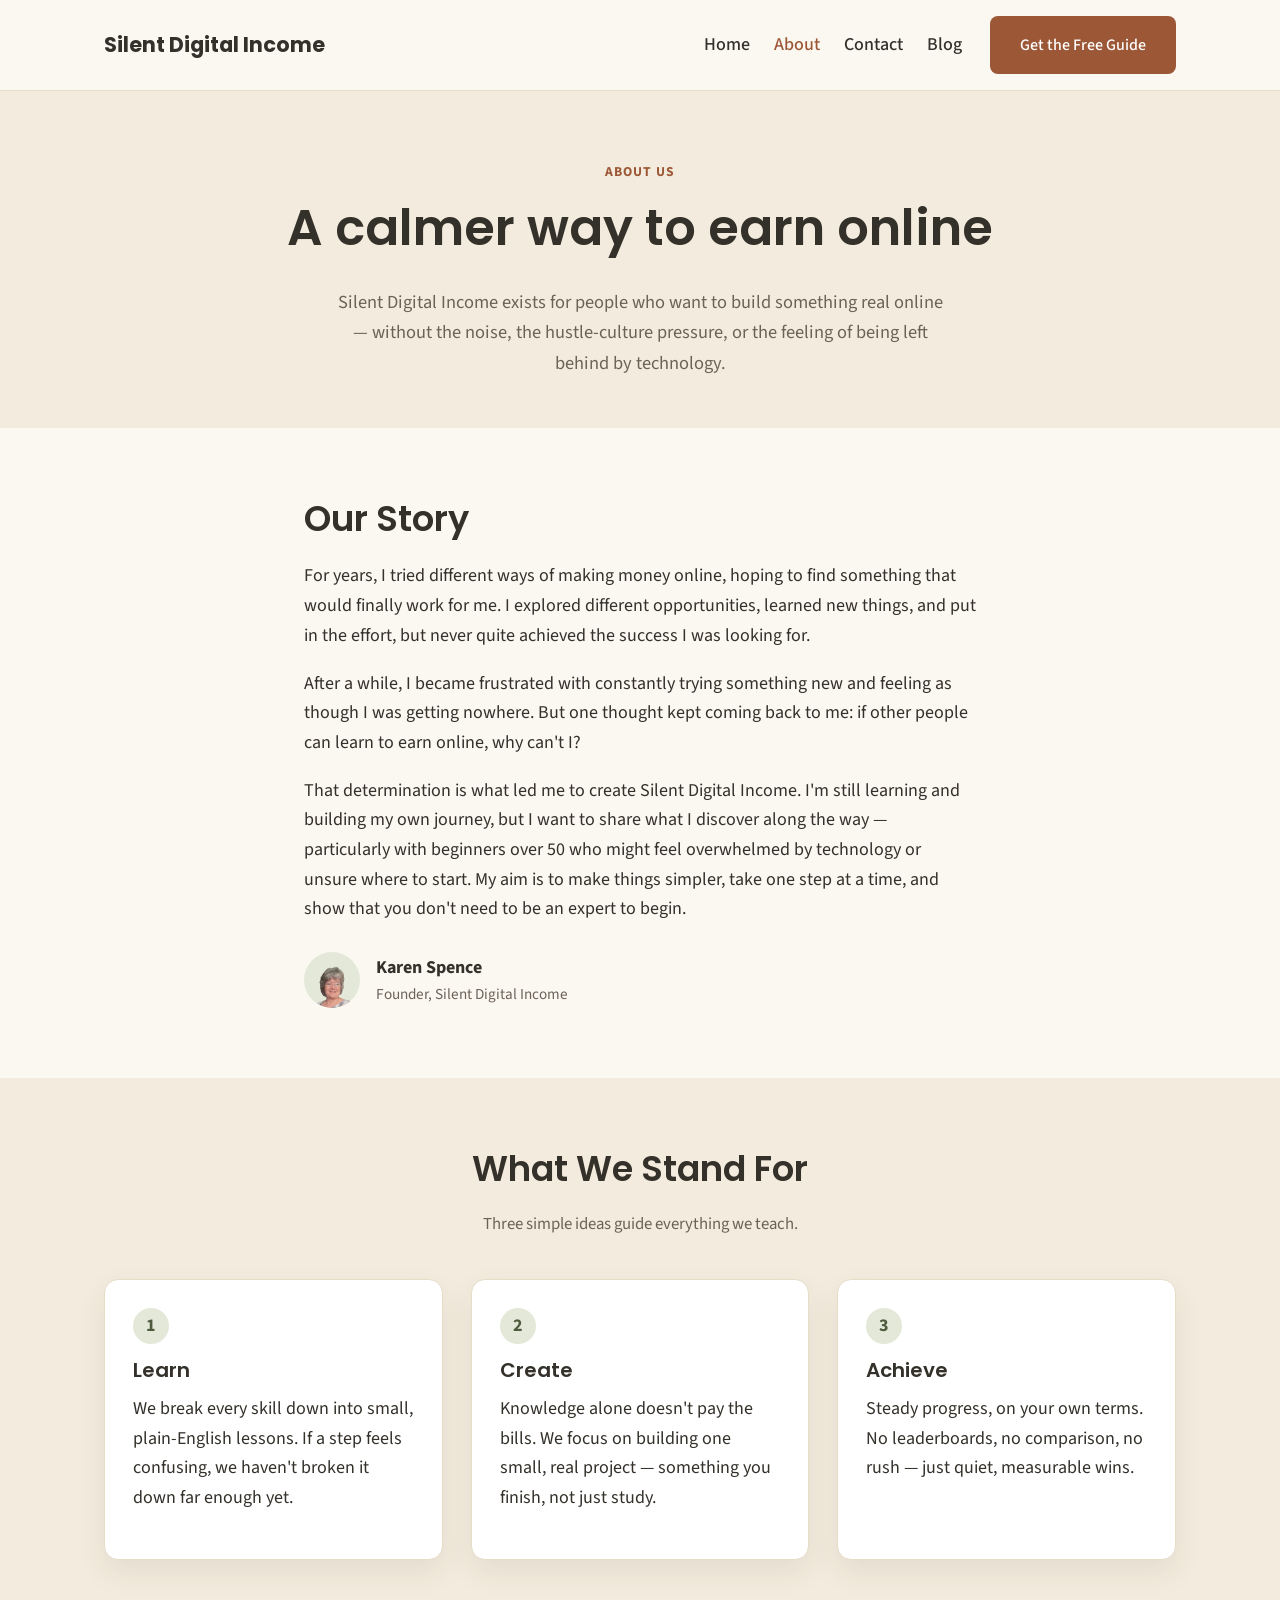
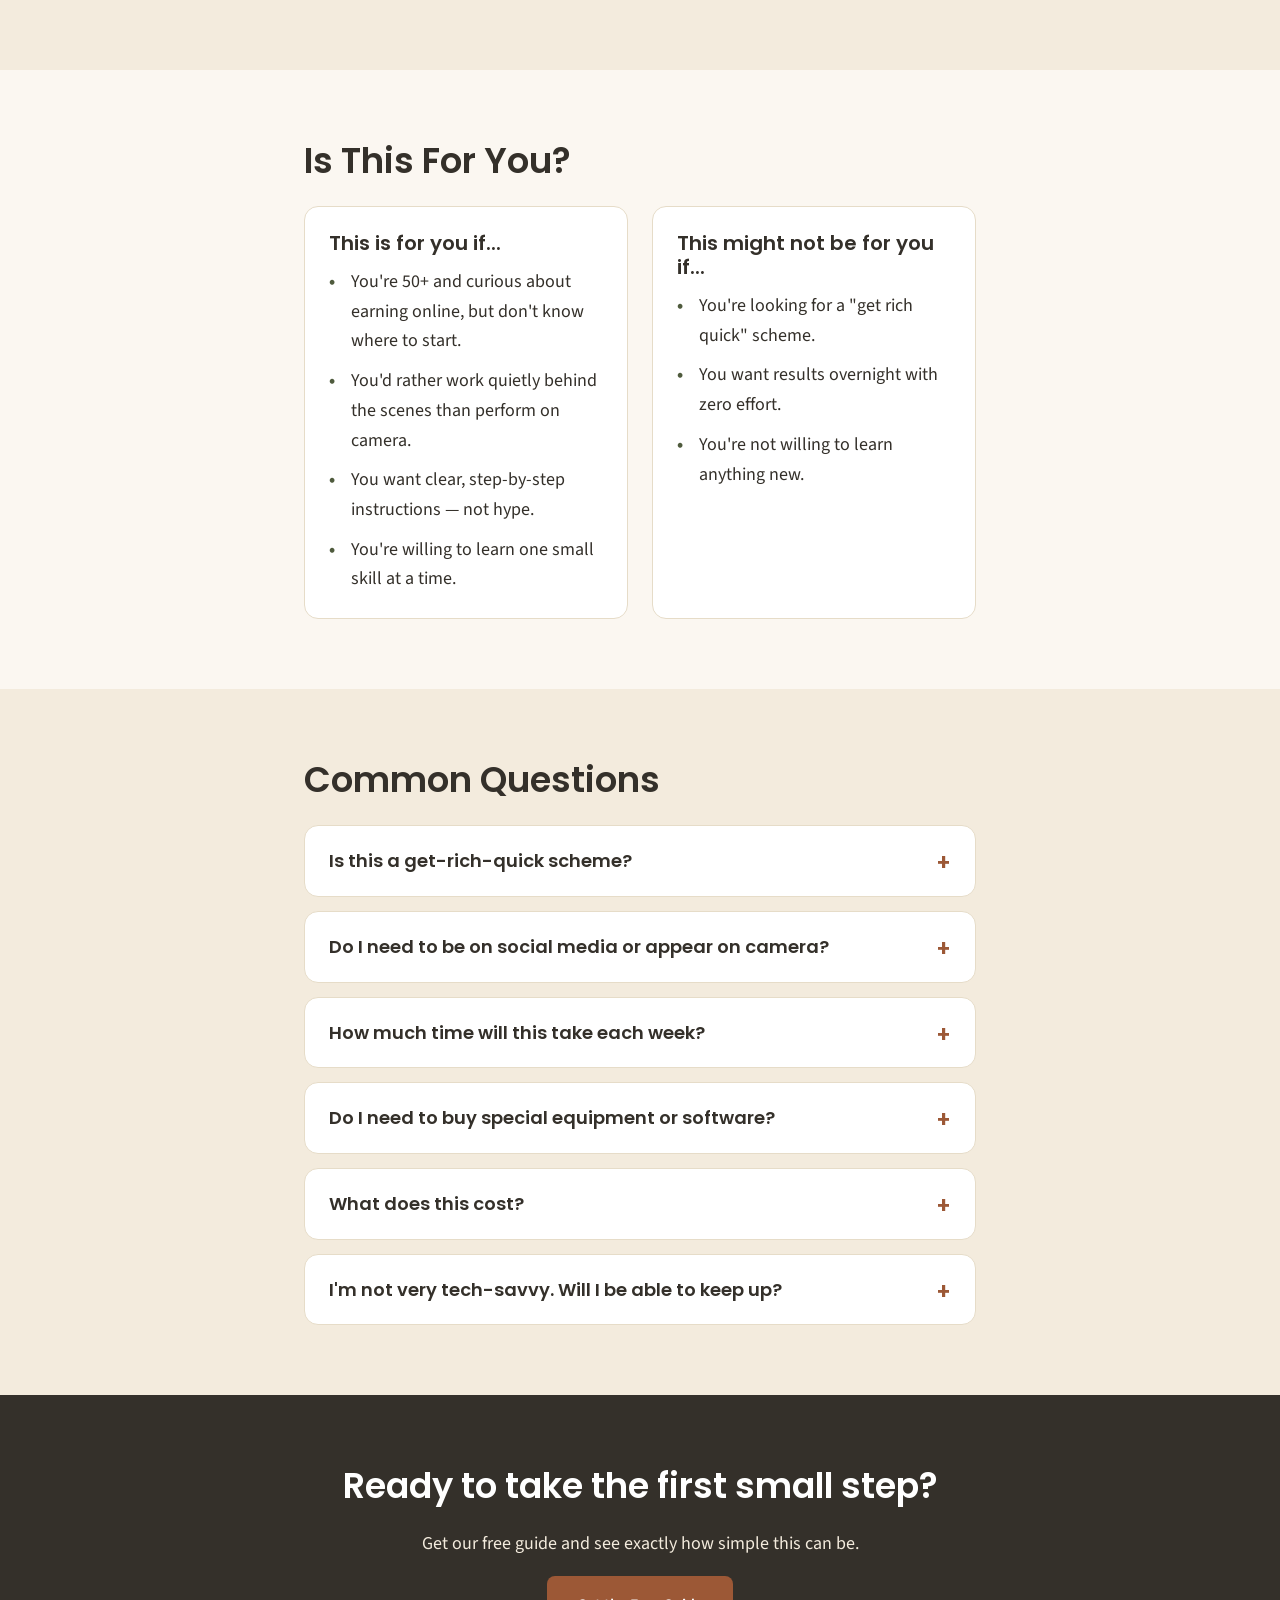
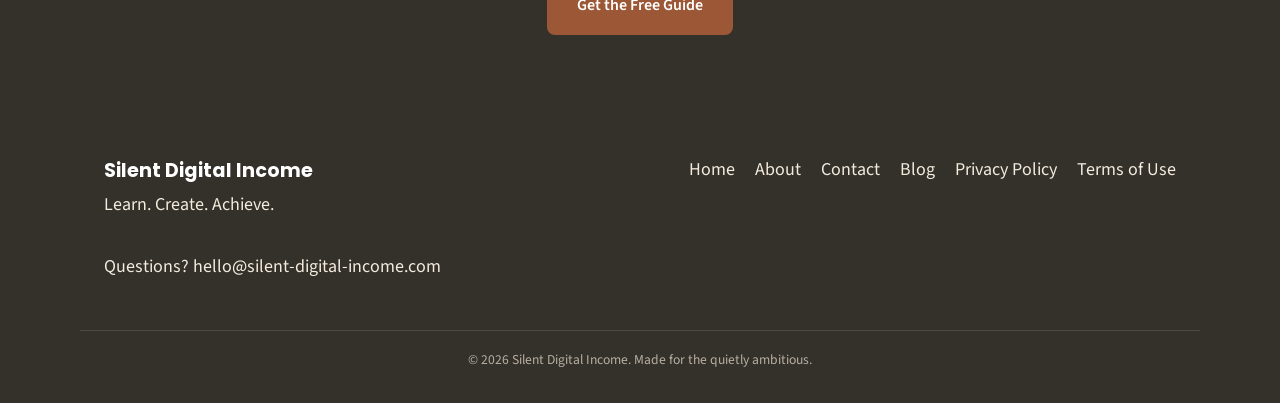
==== commit 03327140: "Stage 2: Display founder photograph on About page" ====
--- a/about.html
+++ b/about.html
@@ -85,9 +85,13 @@
 <p>After a while, I became frustrated with constantly trying something new and feeling as though I was getting nowhere. But one thought kept coming back to me: if other people can learn to earn online, why can't I?</p>
 <p>That determination is what led me to create Silent Digital Income. I'm still learning and building my own journey, but I want to share what I discover along the way — particularly with beginners over 50 who might feel overwhelmed by technology or unsure where to start. My aim is to make things simpler, take one step at a time, and show that you don't need to be an expert to begin.</p>
   
-        <!-- TODO: replace SDI initials avatar with a real photo -->
+   
         <div class="founder-signature">
-          <div class="founder-avatar" aria-hidden="true">SDI</div>
+         
+<div class="founder-avatar">
+  <img src="assets/Karen No Background Jul 23.png" alt="Karen Spence, founder of Silent Digital Income" style="width:100%; height:100%; object-fit:cover; border-radius:50%;">
+</div>
+
           <div>
             <p class="founder-name">Karen Spence</p>
             <p class="founder-role">Founder, Silent Digital Income</p>
